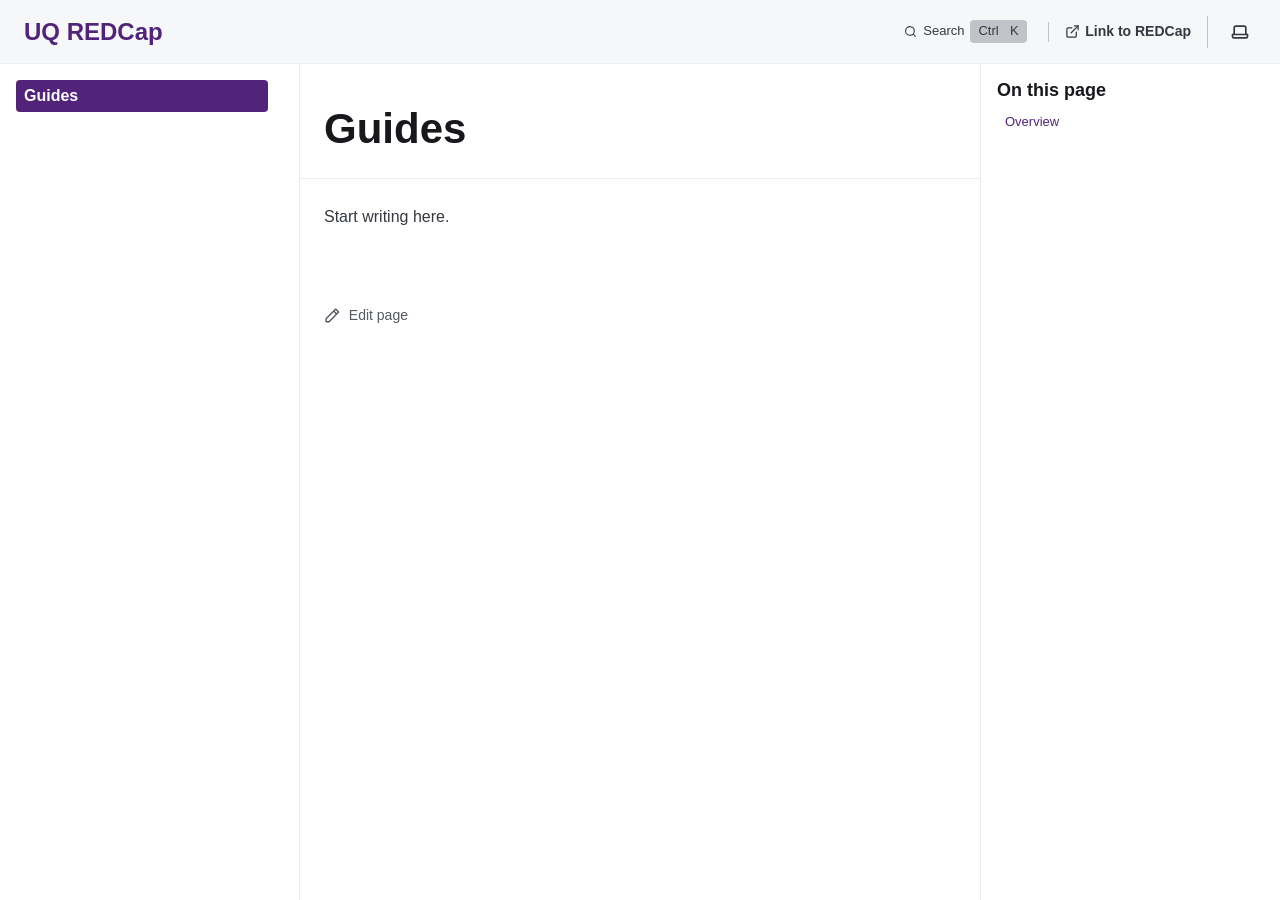
==== guides/index.html @ 215130d2 "Promote UQ-RCC/platform-docs@e718828ff7966d3078c6146e9adc4b3bf1f56135" ====
<!DOCTYPE html><html lang="en-AU" dir="ltr" data-theme="dark" data-has-toc data-has-sidebar class="astro-kwpuags7"><head><meta charset="utf-8"/><meta name="viewport" content="width=device-width, initial-scale=1"/><title>Guides | UQ REDCap</title><link rel="canonical" href="https://docs.redcap.rcc.uq.edu.au/guides/"/><link rel="sitemap" href="/sitemap-index.xml"/><link rel="shortcut icon" href="/favicon.svg" type="image/svg+xml"/><meta name="generator" content="Astro v7.4.1"/><meta name="generator" content="Starlight v0.42.6"/><meta property="og:title" content="Guides"/><meta property="og:type" content="article"/><meta property="og:url" content="https://docs.redcap.rcc.uq.edu.au/guides/"/><meta property="og:locale" content="en-AU"/><meta property="og:site_name" content="UQ REDCap"/><meta name="twitter:card" content="summary_large_image"/><meta name="theme-color" content="#51247A"/><script>
	window.StarlightThemeProvider = (() => {
		const storedTheme =
			typeof localStorage !== 'undefined' && localStorage.getItem('starlight-theme');
		const theme =
			storedTheme ||
			(window.matchMedia('(prefers-color-scheme: light)').matches ? 'light' : 'dark');
		document.documentElement.dataset.theme = theme === 'light' ? 'light' : 'dark';
		return {
			updatePickers(theme = storedTheme || 'auto') {
				document.querySelectorAll('starlight-theme-select').forEach((picker) => {
					const select = picker.querySelector('select');
					if (select) select.value = theme;
					/** @type {HTMLTemplateElement | null} */
					const tmpl = document.querySelector(`#theme-icons`);
					const newIcon = tmpl && tmpl.content.querySelector('.' + theme);
					if (newIcon) {
						const oldIcon = picker.querySelector('svg.label-icon');
						if (oldIcon) {
							oldIcon.replaceChildren(...newIcon.cloneNode(true).childNodes);
						}
					}
				});
			},
		};
	})();
</script><template id="theme-icons"><svg aria-hidden="true" class="light astro-gceii4hh" width="16" height="16" viewBox="0 0 24 24" fill="currentColor" style="--sl-icon-size: 1em;"><path d="M5 12a1 1 0 0 0-1-1H3a1 1 0 0 0 0 2h1a1 1 0 0 0 1-1Zm.64 5-.71.71a1 1 0 0 0 0 1.41 1 1 0 0 0 1.41 0l.71-.71A1 1 0 0 0 5.64 17ZM12 5a1 1 0 0 0 1-1V3a1 1 0 0 0-2 0v1a1 1 0 0 0 1 1Zm5.66 2.34a1 1 0 0 0 .7-.29l.71-.71a1 1 0 1 0-1.41-1.41l-.66.71a1 1 0 0 0 0 1.41 1 1 0 0 0 .66.29Zm-12-.29a1 1 0 0 0 1.41 0 1 1 0 0 0 0-1.41l-.71-.71a1.004 1.004 0 1 0-1.43 1.41l.73.71ZM21 11h-1a1 1 0 0 0 0 2h1a1 1 0 0 0 0-2Zm-2.64 6A1 1 0 0 0 17 18.36l.71.71a1 1 0 0 0 1.41 0 1 1 0 0 0 0-1.41l-.76-.66ZM12 6.5a5.5 5.5 0 1 0 5.5 5.5A5.51 5.51 0 0 0 12 6.5Zm0 9a3.5 3.5 0 1 1 0-7 3.5 3.5 0 0 1 0 7Zm0 3.5a1 1 0 0 0-1 1v1a1 1 0 0 0 2 0v-1a1 1 0 0 0-1-1Z"/></svg><svg aria-hidden="true" class="dark astro-gceii4hh" width="16" height="16" viewBox="0 0 24 24" fill="currentColor" style="--sl-icon-size: 1em;"><path d="M21.64 13a1 1 0 0 0-1.05-.14 8.049 8.049 0 0 1-3.37.73 8.15 8.15 0 0 1-8.14-8.1 8.59 8.59 0 0 1 .25-2A1 1 0 0 0 8 2.36a10.14 10.14 0 1 0 14 11.69 1 1 0 0 0-.36-1.05Zm-9.5 6.69A8.14 8.14 0 0 1 7.08 5.22v.27a10.15 10.15 0 0 0 10.14 10.14 9.784 9.784 0 0 0 2.1-.22 8.11 8.11 0 0 1-7.18 4.32v-.04Z"/></svg><svg aria-hidden="true" class="auto astro-gceii4hh" width="16" height="16" viewBox="0 0 24 24" fill="currentColor" style="--sl-icon-size: 1em;"><path d="M21 14h-1V7a3 3 0 0 0-3-3H7a3 3 0 0 0-3 3v7H3a1 1 0 0 0-1 1v2a3 3 0 0 0 3 3h14a3 3 0 0 0 3-3v-2a1 1 0 0 0-1-1ZM6 7a1 1 0 0 1 1-1h10a1 1 0 0 1 1 1v7H6V7Zm14 10a1 1 0 0 1-1 1H5a1 1 0 0 1-1-1v-1h16v1Z"/></svg></template><link rel="stylesheet" href="/_astro/print.ehPL0gv-.css" media="print"><link rel="stylesheet" href="/_astro/common.C6UQxJi7.css"><script type="module" src="/_astro/page.cNngjUgL.js"></script></head><body class="astro-kwpuags7"><a class="sl-skip-link astro-q6oz67g2" href="#_top">Skip to content</a><div class="page sl-flex astro-y3nufrqf"><header class="header astro-y3nufrqf"><div class="header astro-35hq3lwv"><div class="title-wrapper sl-flex astro-35hq3lwv"><a href="/" class="site-title sl-flex astro-x5yupnqu"><span class="astro-x5yupnqu" translate="no">UQ REDCap</span></a></div><div class="sl-flex print:hidden astro-35hq3lwv"><site-search class="astro-35hq3lwv astro-2fpsbkhe" data-translations="{&quot;placeholder&quot;:&quot;Search&quot;}"><button data-open-modal disabled aria-label="Search" aria-keyshortcuts="Control+K" class="astro-2fpsbkhe"><svg aria-hidden="true" class="astro-2fpsbkhe astro-gceii4hh" width="16" height="16" viewBox="0 0 24 24" fill="currentColor" style="--sl-icon-size: 1em;"><path d="M21.71 20.29 18 16.61A9 9 0 1 0 16.61 18l3.68 3.68a.999.999 0 0 0 1.42 0 1 1 0 0 0 0-1.39ZM11 18a7 7 0 1 1 0-14 7 7 0 0 1 0 14Z"/></svg><span class="sl-hidden md:sl-block astro-2fpsbkhe" aria-hidden="true">Search</span><kbd class="sl-hidden md:sl-flex astro-2fpsbkhe" style="display: none;"><kbd class="astro-2fpsbkhe">Ctrl</kbd><kbd class="astro-2fpsbkhe">K</kbd></kbd></button><dialog style="padding:0" aria-label="Search" class="astro-2fpsbkhe"><div class="dialog-frame sl-flex astro-2fpsbkhe"><button data-close-modal class="sl-flex md:sl-hidden astro-2fpsbkhe">Cancel</button><div class="search-container astro-2fpsbkhe"><div id="starlight__search" class="astro-2fpsbkhe"></div></div></div></dialog></site-search><script>
	(() => {
		const openBtn = document.querySelector('button[data-open-modal]');
		const shortcut = openBtn?.querySelector('kbd');
		if (!openBtn || !(shortcut instanceof HTMLElement)) return;
		const platformKey = shortcut.querySelector('kbd');
		if (platformKey && /(Mac|iPhone|iPod|iPad)/i.test(navigator.platform)) {
			platformKey.textContent = '⌘';
			openBtn.setAttribute('aria-keyshortcuts', 'Meta+K');
		}
		shortcut.style.display = '';
	})();
</script><script type="module" src="/_astro/Search.astro_astro_type_script_index_0_lang.g9hoxVJg.js"></script></div><div class="sl-hidden md:sl-flex print:hidden right-group astro-35hq3lwv"><div class="sl-flex social-icons astro-35hq3lwv"><nav class="nav-links astro-ovf3unca" aria-label="Quick links"><a href="https://rcc.uq.edu.au" target="_blank" rel="noopener noreferrer" title="Open UQ REDCap" class="astro-ovf3unca"><svg aria-hidden="true" width="15" height="15" viewBox="0 0 24 24" fill="none" stroke="currentColor" stroke-width="2" stroke-linecap="round" stroke-linejoin="round"><path d="M18 13v6a2 2 0 0 1-2 2H5a2 2 0 0 1-2-2V8a2 2 0 0 1 2-2h6"></path><polyline points="15 3 21 3 21 9"></polyline><line x1="10" y1="14" x2="21" y2="3"></line></svg><span class="astro-ovf3unca">Link to REDCap</span></a></nav></div><theme-toggle class="astro-vzsv7p5z"><button type="button" aria-label="Toggle colour theme" class="astro-vzsv7p5z"><svg aria-hidden="true" class="auto astro-vzsv7p5z astro-gceii4hh" width="16" height="16" viewBox="0 0 24 24" fill="currentColor" style="--sl-icon-size: 1.25rem;"><path d="M21 14h-1V7a3 3 0 0 0-3-3H7a3 3 0 0 0-3 3v7H3a1 1 0 0 0-1 1v2a3 3 0 0 0 3 3h14a3 3 0 0 0 3-3v-2a1 1 0 0 0-1-1ZM6 7a1 1 0 0 1 1-1h10a1 1 0 0 1 1 1v7H6V7Zm14 10a1 1 0 0 1-1 1H5a1 1 0 0 1-1-1v-1h16v1Z"/></svg><svg aria-hidden="true" class="light astro-vzsv7p5z astro-gceii4hh" width="16" height="16" viewBox="0 0 24 24" fill="currentColor" style="--sl-icon-size: 1.25rem;"><path d="M5 12a1 1 0 0 0-1-1H3a1 1 0 0 0 0 2h1a1 1 0 0 0 1-1Zm.64 5-.71.71a1 1 0 0 0 0 1.41 1 1 0 0 0 1.41 0l.71-.71A1 1 0 0 0 5.64 17ZM12 5a1 1 0 0 0 1-1V3a1 1 0 0 0-2 0v1a1 1 0 0 0 1 1Zm5.66 2.34a1 1 0 0 0 .7-.29l.71-.71a1 1 0 1 0-1.41-1.41l-.66.71a1 1 0 0 0 0 1.41 1 1 0 0 0 .66.29Zm-12-.29a1 1 0 0 0 1.41 0 1 1 0 0 0 0-1.41l-.71-.71a1.004 1.004 0 1 0-1.43 1.41l.73.71ZM21 11h-1a1 1 0 0 0 0 2h1a1 1 0 0 0 0-2Zm-2.64 6A1 1 0 0 0 17 18.36l.71.71a1 1 0 0 0 1.41 0 1 1 0 0 0 0-1.41l-.76-.66ZM12 6.5a5.5 5.5 0 1 0 5.5 5.5A5.51 5.51 0 0 0 12 6.5Zm0 9a3.5 3.5 0 1 1 0-7 3.5 3.5 0 0 1 0 7Zm0 3.5a1 1 0 0 0-1 1v1a1 1 0 0 0 2 0v-1a1 1 0 0 0-1-1Z"/></svg><svg aria-hidden="true" class="dark astro-vzsv7p5z astro-gceii4hh" width="16" height="16" viewBox="0 0 24 24" fill="currentColor" style="--sl-icon-size: 1.25rem;"><path d="M21.64 13a1 1 0 0 0-1.05-.14 8.049 8.049 0 0 1-3.37.73 8.15 8.15 0 0 1-8.14-8.1 8.59 8.59 0 0 1 .25-2A1 1 0 0 0 8 2.36a10.14 10.14 0 1 0 14 11.69 1 1 0 0 0-.36-1.05Zm-9.5 6.69A8.14 8.14 0 0 1 7.08 5.22v.27a10.15 10.15 0 0 0 10.14 10.14 9.784 9.784 0 0 0 2.1-.22 8.11 8.11 0 0 1-7.18 4.32v-.04Z"/></svg></button></theme-toggle><script type="module">var e=`starlight-theme`,t=[`auto`,`light`,`dark`],n={auto:`Auto`,light:`Light`,dark:`Dark`},r=e=>e===`auto`||e===`dark`||e===`light`?e:`auto`,i=()=>r(typeof localStorage<`u`&&localStorage.getItem(e));function a(t){typeof localStorage<`u`&&localStorage.setItem(e,t===`light`||t===`dark`?t:``)}var o=()=>matchMedia(`(prefers-color-scheme: light)`).matches?`light`:`dark`;function s(e){document.documentElement.dataset.theme=e===`auto`?o():e,a(e),document.querySelectorAll(`theme-toggle`).forEach(t=>{t.dataset.themePref=e;let r=t.querySelector(`button`);r&&(r.title=`Theme: ${n[e]}`,r.setAttribute(`aria-label`,`Theme: ${n[e]}. Click to change.`))}),window.StarlightThemeProvider&&window.StarlightThemeProvider.updatePickers(e)}matchMedia(`(prefers-color-scheme: light)`).addEventListener(`change`,()=>{i()===`auto`&&s(`auto`)});var c=class extends HTMLElement{connectedCallback(){this.dataset.initialised!==`true`&&(this.dataset.initialised=`true`,s(i()),this.querySelector(`button`)?.addEventListener(`click`,()=>{let e=t[(t.indexOf(i())+1)%t.length];s(e)}))}};customElements.define(`theme-toggle`,c);</script><script type="module">var e=class extends HTMLElement{constructor(){super();let e=this.querySelector(`select`);e&&(e.addEventListener(`change`,e=>{e.currentTarget instanceof HTMLSelectElement&&(window.location.pathname=e.currentTarget.value)}),window.addEventListener(`pageshow`,t=>{if(!t.persisted)return;let n=e.querySelector(`option[selected]`)?.index;n!==e.selectedIndex&&(e.selectedIndex=n??0)}))}};customElements.define(`starlight-lang-select`,e);</script></div></div></header><nav class="sidebar print:hidden astro-y3nufrqf" aria-label="Main"><button popovertarget="starlight__sidebar" class="sl-menu-button sl-flex md:sl-hidden print:hidden astro-tfmpqdix"><svg aria-hidden="true" class="open-menu astro-tfmpqdix astro-gceii4hh" width="16" height="16" viewBox="0 0 24 24" fill="currentColor" style="--sl-icon-size: 1em;"><path d="M3 8h18a1 1 0 1 0 0-2H3a1 1 0 0 0 0 2Zm18 8H3a1 1 0 0 0 0 2h18a1 1 0 0 0 0-2Zm0-5H3a1 1 0 0 0 0 2h18a1 1 0 0 0 0-2Z"/></svg><svg aria-hidden="true" class="close-menu astro-tfmpqdix astro-gceii4hh" width="16" height="16" viewBox="0 0 24 24" fill="currentColor" style="--sl-icon-size: 1em;"><path d="m13.41 12 6.3-6.29a1.004 1.004 0 1 0-1.42-1.42L12 10.59l-6.29-6.3a1.004 1.004 0 0 0-1.42 1.42l6.3 6.29-6.3 6.29a1 1 0 0 0 0 1.42.998.998 0 0 0 1.42 0l6.29-6.3 6.29 6.3a.999.999 0 0 0 1.42 0 1 1 0 0 0 0-1.42L13.41 12Z"/></svg><span class="sr-only astro-tfmpqdix">Menu</span></button><script type="module">var e=class extends HTMLElement{constructor(){super();let e=matchMedia(`(min-width: 50em)`),t=()=>{this.popover=e.matches?null:`auto`};t(),e.addEventListener(`change`,()=>t()),this.addEventListener(`toggle`,({newState:e})=>this.trapFocus(e===`open`))}trapFocus(e){document.querySelectorAll(`.main-frame, .sl-skip-link`).forEach(t=>{t.toggleAttribute(`inert`,e)})}};customElements.define(`sl-sidebar-pane`,e);</script><sl-sidebar-pane popover id="starlight__sidebar" class="sidebar-pane astro-y3nufrqf"><div class="sidebar-content sl-flex astro-y3nufrqf"><sl-sidebar-state-persist data-hash="07qnrj4" class="astro-m35hxcwh"><script aria-hidden="true">
		(() => {
			try {
				if (!matchMedia('(min-width: 50em)').matches) return;
				/** @type {HTMLElement | null} */
				const target = document.querySelector('sl-sidebar-state-persist');
				const state = JSON.parse(sessionStorage.getItem('sl-sidebar-state') || '0');
				if (!target || !state || target.dataset.hash !== state.hash) return;
				window._starlightScrollRestore = state.scroll;
				customElements.define(
					'sl-sidebar-restore',
					class SidebarRestore extends HTMLElement {
						connectedCallback() {
							try {
								const idx = parseInt(this.dataset.index || '');
								const details = this.closest('details');
								if (details && typeof state.open[idx] === 'boolean') details.open = state.open[idx];
							} catch {}
						}
					}
				);
			} catch {}
		})();
	</script><ul class="top-level astro-ywik3xcn"><li class="astro-ywik3xcn"><a href="/guides/" aria-current="page" class="large astro-ywik3xcn"><span class="astro-ywik3xcn">Guides</span></a></li></ul><script aria-hidden="true">
		(() => {
			const scroller = document.getElementById('starlight__sidebar');
			if (!window._starlightScrollRestore || !scroller) return;
			scroller.scrollTop = window._starlightScrollRestore;
			delete window._starlightScrollRestore;
		})();
	</script></sl-sidebar-state-persist><div class="md:sl-hidden"><div class="mobile-preferences sl-flex astro-jhmwgirl"><div class="social-icons astro-jhmwgirl"><nav class="nav-links astro-ovf3unca" aria-label="Quick links"><a href="https://rcc.uq.edu.au" target="_blank" rel="noopener noreferrer" title="Open UQ REDCap" class="astro-ovf3unca"><svg aria-hidden="true" width="15" height="15" viewBox="0 0 24 24" fill="none" stroke="currentColor" stroke-width="2" stroke-linecap="round" stroke-linejoin="round"><path d="M18 13v6a2 2 0 0 1-2 2H5a2 2 0 0 1-2-2V8a2 2 0 0 1 2-2h6"></path><polyline points="15 3 21 3 21 9"></polyline><line x1="10" y1="14" x2="21" y2="3"></line></svg><span class="astro-ovf3unca">Link to REDCap</span></a></nav></div><theme-toggle class="astro-vzsv7p5z"><button type="button" aria-label="Toggle colour theme" class="astro-vzsv7p5z"><svg aria-hidden="true" class="auto astro-vzsv7p5z astro-gceii4hh" width="16" height="16" viewBox="0 0 24 24" fill="currentColor" style="--sl-icon-size: 1.25rem;"><path d="M21 14h-1V7a3 3 0 0 0-3-3H7a3 3 0 0 0-3 3v7H3a1 1 0 0 0-1 1v2a3 3 0 0 0 3 3h14a3 3 0 0 0 3-3v-2a1 1 0 0 0-1-1ZM6 7a1 1 0 0 1 1-1h10a1 1 0 0 1 1 1v7H6V7Zm14 10a1 1 0 0 1-1 1H5a1 1 0 0 1-1-1v-1h16v1Z"/></svg><svg aria-hidden="true" class="light astro-vzsv7p5z astro-gceii4hh" width="16" height="16" viewBox="0 0 24 24" fill="currentColor" style="--sl-icon-size: 1.25rem;"><path d="M5 12a1 1 0 0 0-1-1H3a1 1 0 0 0 0 2h1a1 1 0 0 0 1-1Zm.64 5-.71.71a1 1 0 0 0 0 1.41 1 1 0 0 0 1.41 0l.71-.71A1 1 0 0 0 5.64 17ZM12 5a1 1 0 0 0 1-1V3a1 1 0 0 0-2 0v1a1 1 0 0 0 1 1Zm5.66 2.34a1 1 0 0 0 .7-.29l.71-.71a1 1 0 1 0-1.41-1.41l-.66.71a1 1 0 0 0 0 1.41 1 1 0 0 0 .66.29Zm-12-.29a1 1 0 0 0 1.41 0 1 1 0 0 0 0-1.41l-.71-.71a1.004 1.004 0 1 0-1.43 1.41l.73.71ZM21 11h-1a1 1 0 0 0 0 2h1a1 1 0 0 0 0-2Zm-2.64 6A1 1 0 0 0 17 18.36l.71.71a1 1 0 0 0 1.41 0 1 1 0 0 0 0-1.41l-.76-.66ZM12 6.5a5.5 5.5 0 1 0 5.5 5.5A5.51 5.51 0 0 0 12 6.5Zm0 9a3.5 3.5 0 1 1 0-7 3.5 3.5 0 0 1 0 7Zm0 3.5a1 1 0 0 0-1 1v1a1 1 0 0 0 2 0v-1a1 1 0 0 0-1-1Z"/></svg><svg aria-hidden="true" class="dark astro-vzsv7p5z astro-gceii4hh" width="16" height="16" viewBox="0 0 24 24" fill="currentColor" style="--sl-icon-size: 1.25rem;"><path d="M21.64 13a1 1 0 0 0-1.05-.14 8.049 8.049 0 0 1-3.37.73 8.15 8.15 0 0 1-8.14-8.1 8.59 8.59 0 0 1 .25-2A1 1 0 0 0 8 2.36a10.14 10.14 0 1 0 14 11.69 1 1 0 0 0-.36-1.05Zm-9.5 6.69A8.14 8.14 0 0 1 7.08 5.22v.27a10.15 10.15 0 0 0 10.14 10.14 9.784 9.784 0 0 0 2.1-.22 8.11 8.11 0 0 1-7.18 4.32v-.04Z"/></svg></button></theme-toggle></div></div></div></sl-sidebar-pane></nav><div class="main-frame astro-y3nufrqf"><script type="module">var e=document.getElementById(`starlight__sidebar`),t=e?.querySelector(`sl-sidebar-state-persist`),n=`sl-sidebar-state`,r=()=>{let r=[],i=t?.dataset.hash||``;try{let e=sessionStorage.getItem(n),t=JSON.parse(e||`{}`);Array.isArray(t.open)&&t.hash===i&&(r=t.open)}catch{}return{hash:i,open:r,scroll:e?.scrollTop||0}},i=e=>{try{sessionStorage.setItem(n,JSON.stringify(e))}catch{}},a=()=>i(r()),o=(e,t)=>{let n=r();n.open[t]=e,i(n)};t?.addEventListener(`click`,e=>{if(!(e.target instanceof Element))return;let t=e.target.closest(`summary`)?.closest(`details`);if(!t)return;let n=t.querySelector(`sl-sidebar-restore`),r=parseInt(n?.dataset.index||``);isNaN(r)||o(!t.open,r)}),addEventListener(`visibilitychange`,()=>{document.visibilityState===`hidden`&&a()});</script><div class="lg:sl-flex astro-n673x4eg"><aside class="right-sidebar-container print:hidden astro-n673x4eg"><div class="right-sidebar astro-n673x4eg"><div class="lg:sl-hidden astro-ccg2zjtk"><mobile-starlight-toc data-min-h="2" data-max-h="3" class="astro-ey3vpexq"><nav aria-labelledby="starlight__on-this-page--mobile" class="astro-ey3vpexq"><details id="starlight__mobile-toc" class="astro-ey3vpexq"><summary id="starlight__on-this-page--mobile" class="sl-flex astro-ey3vpexq"><span class="toggle sl-flex astro-ey3vpexq">On this page<svg aria-hidden="true" class="caret astro-ey3vpexq astro-gceii4hh" width="16" height="16" viewBox="0 0 24 24" fill="currentColor" style="--sl-icon-size: 1rem;"><path d="m14.83 11.29-4.24-4.24a1 1 0 1 0-1.42 1.41L12.71 12l-3.54 3.54a1 1 0 0 0 0 1.41 1 1 0 0 0 .71.29 1 1 0 0 0 .71-.29l4.24-4.24a1.002 1.002 0 0 0 0-1.42Z"/></svg></span><span class="display-current astro-ey3vpexq"></span></summary><div class="dropdown astro-ey3vpexq"><ul class="isMobile astro-qyvkd5fr" style="--depth: 0;"><li style="--depth: 0;" class="astro-qyvkd5fr"><a href="#_top" style="--depth: 0;" class="astro-qyvkd5fr"><span style="--depth: 0;" class="astro-qyvkd5fr">Overview</span></a></li></ul></div></details></nav></mobile-starlight-toc><script type="module" src="/_astro/MobileTableOfContents.astro_astro_type_script_index_0_lang.C3fM4Kra.js"></script></div><div class="right-sidebar-panel sl-hidden lg:sl-block astro-ccg2zjtk"><div class="sl-container astro-ccg2zjtk"><starlight-toc data-min-h="2" data-max-h="3"><nav aria-labelledby="starlight__on-this-page"><h2 id="starlight__on-this-page">On this page</h2><ul class="astro-qyvkd5fr" style="--depth: 0;"><li style="--depth: 0;" class="astro-qyvkd5fr"><a href="#_top" style="--depth: 0;" class="astro-qyvkd5fr"><span style="--depth: 0;" class="astro-qyvkd5fr">Overview</span></a></li></ul></nav></starlight-toc><script type="module" src="/_astro/TableOfContents.astro_astro_type_script_index_0_lang.BpJaGz7G.js"></script></div></div></div></aside><div class="main-pane astro-n673x4eg"><main data-pagefind-body class="astro-kwpuags7" lang="en-AU" dir="ltr"><div class="content-panel astro-4pq5mbqy"><div class="sl-container astro-4pq5mbqy"><h1 id="_top" class="astro-t5j6mvfy">Guides</h1></div></div><div class="content-panel astro-4pq5mbqy"><div class="sl-container astro-4pq5mbqy"><div class="sl-markdown-content"><p>Start writing here.</p>
</div><footer class="sl-flex astro-77pjwswi"><div class="meta sl-flex astro-77pjwswi"><a href="https://github.com/UQ-RCC/platform-docs/edit/main/sites/redcap/src/content/docs/guides.md" class="sl-flex print:hidden astro-jkdjgyns"><svg aria-hidden="true" class="astro-jkdjgyns astro-gceii4hh" width="16" height="16" viewBox="0 0 24 24" fill="currentColor" style="--sl-icon-size: 1.2em;"><path d="M22 7.24a1 1 0 0 0-.29-.71l-4.24-4.24a1 1 0 0 0-1.1-.22 1 1 0 0 0-.32.22l-2.83 2.83L2.29 16.05a1 1 0 0 0-.29.71V21a1 1 0 0 0 1 1h4.24a1 1 0 0 0 .76-.29l10.87-10.93L21.71 8c.1-.1.17-.2.22-.33a1 1 0 0 0 0-.24v-.14l.07-.05ZM6.83 20H4v-2.83l9.93-9.93 2.83 2.83L6.83 20ZM18.17 8.66l-2.83-2.83 1.42-1.41 2.82 2.82-1.41 1.42Z"/></svg>Edit page</a></div><div class="pagination-links print:hidden astro-hrymgie4" dir="ltr"></div></footer></div></div></main></div></div></div></div></body></html>
---- _astro/print.ehPL0gv-.css ----
@media print{:root{--sl-color-white:#17181c;--sl-color-gray-1:#23262f;--sl-color-gray-2:#353841;--sl-color-gray-3:#555962;--sl-color-gray-4:#888c96;--sl-color-gray-5:#c1c3c8;--sl-color-gray-6:#edeef3;--sl-color-gray-7:#f6f7f9;--sl-color-black:#fff;--sl-color-orange-high:hsl(var(--sl-hue-orange), 80%, 25%);--sl-color-orange:hsl(var(--sl-hue-orange), 90%, 60%);--sl-color-orange-low:hsl(var(--sl-hue-orange), 90%, 88%);--sl-color-green-high:hsl(var(--sl-hue-green), 80%, 22%);--sl-color-green:hsl(var(--sl-hue-green), 90%, 46%);--sl-color-green-low:hsl(var(--sl-hue-green), 85%, 90%);--sl-color-blue-high:hsl(var(--sl-hue-blue), 80%, 30%);--sl-color-blue:hsl(var(--sl-hue-blue), 90%, 60%);--sl-color-blue-low:hsl(var(--sl-hue-blue), 88%, 90%);--sl-color-purple-high:hsl(var(--sl-hue-purple), 90%, 30%);--sl-color-purple:hsl(var(--sl-hue-purple), 90%, 60%);--sl-color-purple-low:hsl(var(--sl-hue-purple), 80%, 90%);--sl-color-red-high:hsl(var(--sl-hue-red), 80%, 30%);--sl-color-red:hsl(var(--sl-hue-red), 90%, 60%);--sl-color-red-low:hsl(var(--sl-hue-red), 80%, 90%);--sl-color-accent-high:#0f1c8a;--sl-color-accent:#3d50f5;--sl-color-accent-low:#cfd4fc;--sl-color-text-accent:var(--sl-color-accent);--sl-color-text-invert:var(--sl-color-black);--sl-color-bg-nav:var(--sl-color-gray-7);--sl-color-bg-sidebar:var(--sl-color-bg);--sl-color-bg-inline-code:var(--sl-color-gray-6);--sl-color-bg-accent:var(--sl-color-accent);--sl-color-hairline-light:var(--sl-color-gray-6);--sl-color-hairline-shade:var(--sl-color-gray-6);--sl-color-backdrop-overlay:#545864a8;--sl-shadow-sm:none;--sl-shadow-md:none;--sl-shadow-lg:none}.print\:hidden{display:none}.print\:flex{display:flex}.print\:block{display:block}main{padding-bottom:0}main>.content-panel{padding-block-start:0}.content-panel+.content-panel{border:0}.page>header{position:relative}.page>.main-frame{padding-top:0;padding-inline-start:0}.main-pane{--sl-sidebar-width:0px;--sl-content-width:100%}.sl-banner{--sl-color-banner-text:var(--sl-color-white);background-color:#0000}.sl-markdown-content :is(h1,h2,h3,h4,h5,h6){break-after:avoid}.sl-markdown-content :is(p,li){orphans:2;widows:2}.sl-markdown-content pre{white-space:pre-wrap;overflow-x:hidden}.sl-markdown-content .expressive-code,.sl-markdown-content figure,.sl-markdown-content pre{break-inside:avoid}.expressive-code .frame.is-terminal .header:before{box-shadow:inset 99rem 99rem var(--sl-color-gray-5)}.expressive-code .frame.has-title:not(.is-terminal) .header{border-bottom:1px solid var(--sl-color-gray-6);background:0 0}.expressive-code .frame.has-title:not(.is-terminal) .title{background:0 0}.expressive-code .frame.has-title:not(.is-terminal) .title:after{border-top:0}.expressive-code .copy{display:none}.sl-markdown-content code:not(:where(.not-content *)){margin-block:unset;background-color:#0000;padding:0;font-size:.9375em}.sl-badge{color:var(--sl-color-white);background:0 0}starlight-file-tree{break-inside:avoid}starlight-file-tree .highlight{outline:3px solid var(--sl-color-accent-low);color:var(--sl-color-text);background-color:#0000}.starlight-aside{break-inside:avoid}.sl-link-button.primary{border-color:var(--sl-color-white);color:var(--sl-color-white);background:0 0}starlight-tabs{break-inside:avoid}.sl-steps>li:after{box-shadow:inset 99rem 99rem var(--sl-color-hairline-light)}}
---- _astro/common.C6UQxJi7.css ----
:root{--theme-50:#f5effb;--theme-100:#e8dbf5;--theme-200:#d2bae8;--theme-300:#b48ed7;--theme-400:#965ec9;--theme-500:#7a37b9;--theme-600:#632d95;--theme-700:#51247a;--theme-800:#3e1b5f;--theme-900:#2c1244;--theme-950:#1d0b2d;--sl-color-accent-low:var(--theme-900);--sl-color-accent:var(--theme-300);--sl-color-accent-high:var(--theme-200)}:root[data-theme=light]{--sl-color-accent-low:var(--theme-100);--sl-color-accent:var(--theme-700);--sl-color-accent-high:var(--theme-800)}:where(a,button,input,select,textarea,summary,[tabindex]):focus-visible{outline:2px solid var(--sl-color-accent);outline-offset:2px;border-radius:.25rem}site-search button[data-open-modal]{font-size:var(--sl-text-xs);gap:.375rem}@media (width>=50rem){site-search button[data-open-modal]{background-color:#0000;border-color:#0000;border-radius:.375rem;width:auto;max-width:none;padding-inline:.5rem}site-search button[data-open-modal]:hover{background-color:var(--sl-color-gray-6);color:var(--sl-color-white);border-color:#0000}site-search button[data-open-modal]>:last-child{margin-inline-start:0}site-search button[data-open-modal] kbd{font-size:var(--sl-text-xs);background-color:var(--sl-color-gray-5);padding:0 .25rem}.header{grid-template-columns:auto 1fr auto auto}.header>div:has(site-search){grid-column:3;justify-self:end}.header>.right-group{grid-column:4;margin-inline-start:-.75rem}.header>.right-group:before{content:"";border-inline-start:1px solid var(--sl-color-gray-5);align-self:center;height:1.25rem}}@layer starlight.base{:root,::backdrop{--sl-color-white:#fff;--sl-color-gray-1:#edeef3;--sl-color-gray-2:#c1c3c8;--sl-color-gray-3:#888c96;--sl-color-gray-4:#555962;--sl-color-gray-5:#353841;--sl-color-gray-6:#23262f;--sl-color-black:#17181c;--sl-hue-orange:41;--sl-color-orange-low:hsl(var(--sl-hue-orange), 39%, 22%);--sl-color-orange:hsl(var(--sl-hue-orange), 82%, 63%);--sl-color-orange-high:hsl(var(--sl-hue-orange), 82%, 87%);--sl-hue-green:101;--sl-color-green-low:hsl(var(--sl-hue-green), 39%, 22%);--sl-color-green:hsl(var(--sl-hue-green), 82%, 63%);--sl-color-green-high:hsl(var(--sl-hue-green), 82%, 80%);--sl-hue-blue:234;--sl-color-blue-low:hsl(var(--sl-hue-blue), 54%, 20%);--sl-color-blue:hsl(var(--sl-hue-blue), 100%, 60%);--sl-color-blue-high:hsl(var(--sl-hue-blue), 100%, 87%);--sl-hue-purple:281;--sl-color-purple-low:hsl(var(--sl-hue-purple), 39%, 22%);--sl-color-purple:hsl(var(--sl-hue-purple), 82%, 63%);--sl-color-purple-high:hsl(var(--sl-hue-purple), 82%, 89%);--sl-hue-red:339;--sl-color-red-low:hsl(var(--sl-hue-red), 39%, 22%);--sl-color-red:hsl(var(--sl-hue-red), 82%, 63%);--sl-color-red-high:hsl(var(--sl-hue-red), 82%, 87%);--sl-color-accent-low:#17264f;--sl-color-accent:#3369ff;--sl-color-accent-high:#b3c7ff;--sl-color-text:var(--sl-color-gray-2);--sl-color-text-accent:var(--sl-color-accent-high);--sl-color-text-invert:var(--sl-color-accent-low);--sl-color-bg:var(--sl-color-black);--sl-color-bg-nav:var(--sl-color-gray-6);--sl-color-bg-sidebar:var(--sl-color-gray-6);--sl-color-bg-inline-code:var(--sl-color-gray-5);--sl-color-bg-accent:var(--sl-color-accent-high);--sl-color-hairline-light:var(--sl-color-gray-5);--sl-color-hairline:var(--sl-color-gray-6);--sl-color-hairline-shade:var(--sl-color-black);--sl-color-backdrop-overlay:#16181da8;--sl-shadow-sm:0px 1px 1px #0000001f, 0px 2px 1px #0000003d;--sl-shadow-md:0px 8px 4px #00000014, 0px 5px 2px #00000014, 0px 3px 2px #0000001f, 0px 1px 1px #00000026;--sl-shadow-lg:0px 25px 7px #00000008, 0px 16px 6px #0000001a, 0px 9px 5px #16181d54, 0px 4px 4px #000000bf, 0px 4px 2px #00000040;--sl-text-2xs:.75rem;--sl-text-xs:.8125rem;--sl-text-sm:.875rem;--sl-text-base:1rem;--sl-text-lg:1.125rem;--sl-text-xl:1.25rem;--sl-text-2xl:1.5rem;--sl-text-3xl:1.8125rem;--sl-text-4xl:2.1875rem;--sl-text-5xl:2.625rem;--sl-text-6xl:4rem;--sl-text-body:var(--sl-text-base);--sl-text-body-sm:var(--sl-text-xs);--sl-text-code:var(--sl-text-sm);--sl-text-code-sm:var(--sl-text-xs);--sl-text-h1:var(--sl-text-4xl);--sl-text-h2:var(--sl-text-3xl);--sl-text-h3:var(--sl-text-2xl);--sl-text-h4:var(--sl-text-xl);--sl-text-h5:var(--sl-text-lg);--sl-line-height:1.75;--sl-line-height-headings:1.2;--sl-font-system:-apple-system, BlinkMacSystemFont, "Segoe UI", Roboto, "Helvetica Neue", "Noto Sans", Arial, sans-serif, "Apple Color Emoji", "Segoe UI Emoji", "Segoe UI Symbol", "Noto Color Emoji";--sl-font-system-mono:ui-monospace, SFMono-Regular, Menlo, Monaco, Consolas, "Liberation Mono", "Courier New", monospace;--__sl-font:var(--sl-font,var(--sl-font-system)), var(--sl-font-system);--__sl-font-mono:var(--sl-font-mono,var(--sl-font-system-mono)), var(--sl-font-system-mono);--sl-nav-height:3.5rem;--sl-nav-pad-x:1rem;--sl-nav-pad-y:.75rem;--sl-mobile-toc-height:3rem;--sl-sidebar-width:18.75rem;--sl-sidebar-pad-x:1rem;--sl-content-width:45rem;--sl-content-pad-x:1rem;--sl-content-gap-y:1rem;--sl-main-pad:0 0 3vh 0;--sl-menu-button-size:2rem;--sl-nav-gap:var(--sl-content-pad-x);--sl-outline-offset-inside:-.1875rem;--sl-z-index-toc:4;--sl-z-index-menu:5;--sl-z-index-navbar:10;--sl-z-index-skiplink:20}:root[data-theme=light],[data-theme=light] ::backdrop{--sl-color-white:#17181c;--sl-color-gray-1:#23262f;--sl-color-gray-2:#353841;--sl-color-gray-3:#555962;--sl-color-gray-4:#888c96;--sl-color-gray-5:#c1c3c8;--sl-color-gray-6:#edeef3;--sl-color-gray-7:#f6f7f9;--sl-color-black:#fff;--sl-color-orange-high:hsl(var(--sl-hue-orange), 80%, 25%);--sl-color-orange:hsl(var(--sl-hue-orange), 90%, 60%);--sl-color-orange-low:hsl(var(--sl-hue-orange), 90%, 88%);--sl-color-green-high:hsl(var(--sl-hue-green), 80%, 22%);--sl-color-green:hsl(var(--sl-hue-green), 90%, 46%);--sl-color-green-low:hsl(var(--sl-hue-green), 85%, 90%);--sl-color-blue-high:hsl(var(--sl-hue-blue), 80%, 30%);--sl-color-blue:hsl(var(--sl-hue-blue), 90%, 60%);--sl-color-blue-low:hsl(var(--sl-hue-blue), 88%, 90%);--sl-color-purple-high:hsl(var(--sl-hue-purple), 90%, 30%);--sl-color-purple:hsl(var(--sl-hue-purple), 90%, 60%);--sl-color-purple-low:hsl(var(--sl-hue-purple), 80%, 90%);--sl-color-red-high:hsl(var(--sl-hue-red), 80%, 30%);--sl-color-red:hsl(var(--sl-hue-red), 90%, 60%);--sl-color-red-low:hsl(var(--sl-hue-red), 80%, 90%);--sl-color-accent-high:#0f1c8a;--sl-color-accent:#3d50f5;--sl-color-accent-low:#cfd4fc;--sl-color-text-accent:var(--sl-color-accent);--sl-color-text-invert:var(--sl-color-black);--sl-color-bg-nav:var(--sl-color-gray-7);--sl-color-bg-sidebar:var(--sl-color-bg);--sl-color-bg-inline-code:var(--sl-color-gray-6);--sl-color-bg-accent:var(--sl-color-accent);--sl-color-hairline-light:var(--sl-color-gray-6);--sl-color-hairline-shade:var(--sl-color-gray-6);--sl-color-backdrop-overlay:#545864a8;--sl-shadow-sm:0px 1px 1px #0000000f, 0px 2px 1px #0000000f;--sl-shadow-md:0px 8px 4px #00000008, 0px 5px 2px #00000008, 0px 3px 2px #0000000f, 0px 1px 1px #0000000f;--sl-shadow-lg:0px 25px 7px #00000003, 0px 16px 6px #00000008, 0px 9px 5px #16181d14, 0px 4px 4px #00000029, 0px 4px 2px #0000000a}@media (width>=50em){:root{--sl-nav-height:4rem;--sl-nav-pad-x:1.5rem;--sl-text-h1:var(--sl-text-5xl);--sl-text-h2:var(--sl-text-4xl);--sl-text-h3:var(--sl-text-3xl);--sl-text-h4:var(--sl-text-2xl)}}@media (width>=72rem){:root{--sl-content-pad-x:1.5rem;--sl-mobile-toc-height:0rem}}}@layer starlight.reset{*,:before,:after{box-sizing:border-box}*{margin:0}html{color-scheme:dark;accent-color:var(--sl-color-accent);-webkit-text-size-adjust:100%;text-size-adjust:100%}html[data-theme=light]{color-scheme:light}body{font-family:var(--__sl-font);line-height:var(--sl-line-height);-webkit-font-smoothing:antialiased;color:var(--sl-color-text);background-color:var(--sl-color-bg)}[lang]:where(:lang(zh),:lang(ja)){text-autospace:normal}[lang]:where(:not(:lang(zh),:lang(ja))){text-autospace:initial}pre,code,samp,kbd{text-autospace:no-autospace}input,button,textarea,select{font:inherit}p,h1,h2,h3,h4,h5,h6,code{overflow-wrap:break-word}code{font-family:var(--__sl-font-mono)}}@layer starlight.core{.sl-banner:where(.astro-7pt5jkwm){--__sl-banner-text:var(--sl-color-banner-text,var(--sl-color-text-invert));padding:var(--sl-nav-pad-y) var(--sl-nav-pad-x);background-color:var(--sl-color-banner-bg,var(--sl-color-bg-accent));color:var(--__sl-banner-text);line-height:var(--sl-line-height-headings);text-align:center;text-wrap:balance;box-shadow:var(--sl-shadow-sm)}.sl-banner:where(.astro-7pt5jkwm) a{color:var(--__sl-banner-text)}.content-panel:where(.astro-4pq5mbqy){padding:1.5rem var(--sl-content-pad-x)}.content-panel:where(.astro-4pq5mbqy)+.content-panel:where(.astro-4pq5mbqy){border-top:1px solid var(--sl-color-hairline)}.sl-container:where(.astro-4pq5mbqy){max-width:var(--sl-content-width)}.sl-container:where(.astro-4pq5mbqy)>*+*{margin-top:1.5rem}@media (width>=72rem){.sl-container:where(.astro-4pq5mbqy){margin-inline:var(--sl-content-margin-inline,auto)}}p:where(.astro-zrd2elzy){border:1px solid var(--sl-color-orange);background-color:var(--sl-color-orange-low);color:var(--sl-color-orange-high);width:max-content;max-width:100%;font-size:var(--sl-text-body-sm);line-height:var(--sl-line-height-headings);text-align:start;align-items:center;gap:.75em;padding:.75em 1em}a:where(.astro-jkdjgyns){color:var(--sl-color-gray-3);align-items:center;gap:.5rem;text-decoration:none}a:where(.astro-jkdjgyns):hover{color:var(--sl-color-white)}.pagination-links:where(.astro-hrymgie4){grid-template-columns:repeat(auto-fit,minmax(min(18rem,100%),1fr));gap:1rem;display:grid}a:where(.astro-hrymgie4){border:1px solid var(--sl-color-gray-5);width:100%;color:var(--sl-color-gray-2);box-shadow:var(--sl-shadow-md);overflow-wrap:anywhere;border-radius:.5rem;flex-grow:1;flex-basis:calc(50% - .5rem);justify-content:flex-start;align-items:center;gap:.5rem;padding:1rem;text-decoration:none;display:flex}:where(.astro-hrymgie4)[rel=next]{text-align:end;flex-direction:row-reverse;justify-content:end}a:where(.astro-hrymgie4):hover{border-color:var(--sl-color-gray-2)}.link-title:where(.astro-hrymgie4){color:var(--sl-color-white);font-size:var(--sl-text-2xl);line-height:var(--sl-line-height-headings)}svg:where(.astro-hrymgie4){flex-shrink:0}footer:where(.astro-77pjwswi){flex-direction:column;gap:1.5rem}.meta:where(.astro-77pjwswi){font-size:var(--sl-text-sm);color:var(--sl-color-gray-3);flex-wrap:wrap;justify-content:space-between;gap:.75rem 3rem;margin-top:3rem}.meta:where(.astro-77pjwswi)>p:only-child{margin-inline-start:auto}.kudos:where(.astro-77pjwswi){font-size:var(--sl-text-xs);color:var(--sl-color-gray-3);align-items:center;gap:.5em;margin:1.5rem auto;text-decoration:none}.kudos:where(.astro-77pjwswi):hover{color:var(--sl-color-white)}label:where(.astro-ifldfah3){--sl-label-icon-size:.875rem;--sl-caret-size:1.25rem;--sl-inline-padding:.5rem;color:var(--sl-color-gray-2);align-items:center;gap:.25rem;display:flex;position:relative}label:where(.astro-ifldfah3):hover{color:var(--sl-color-white)}.icon:where(.astro-ifldfah3){pointer-events:none;position:absolute;top:50%;transform:translateY(-50%)}select:where(.astro-ifldfah3){padding-block:.625rem;padding-inline:calc(var(--sl-label-icon-size) + var(--sl-inline-padding) + .25rem) calc(var(--sl-caret-size) + var(--sl-inline-padding) + .25rem);margin-inline:calc(var(--sl-inline-padding) * -1);width:calc(var(--sl-select-width) + var(--sl-inline-padding) * 2);text-overflow:ellipsis;color:inherit;cursor:pointer;appearance:none;background-color:#0000;border:0}option:where(.astro-ifldfah3){background-color:var(--sl-color-bg-nav);color:var(--sl-color-gray-1)}@media (width>=50rem){select:where(.astro-ifldfah3){font-size:var(--sl-text-sm)}}site-search:where(.astro-2fpsbkhe){display:contents}button:where(.astro-2fpsbkhe)[data-open-modal]{color:var(--sl-color-gray-1);cursor:pointer;height:2.5rem;font-size:var(--sl-text-xl);background-color:#0000;border:0;align-items:center;gap:.5rem;display:flex}@media (width>=50rem){button:where(.astro-2fpsbkhe)[data-open-modal]{border:1px solid var(--sl-color-gray-5);background-color:var(--sl-color-black);color:var(--sl-color-gray-2);font-size:var(--sl-text-sm);border-radius:.5rem;width:100%;max-width:22rem;padding-inline:.75rem .5rem}button:where(.astro-2fpsbkhe)[data-open-modal]:hover{border-color:var(--sl-color-gray-2);color:var(--sl-color-white)}button:where(.astro-2fpsbkhe)[data-open-modal]>:where(.astro-2fpsbkhe):last-child{margin-inline-start:auto}}button:where(.astro-2fpsbkhe)>kbd:where(.astro-2fpsbkhe){font-size:var(--sl-text-2xs);background-color:var(--sl-color-gray-6);border-radius:.25rem;gap:.25em;padding-inline:.375rem}kbd:where(.astro-2fpsbkhe){font-family:var(--__sl-font)}dialog:where(.astro-2fpsbkhe){background-color:var(--sl-color-gray-6);border:1px solid var(--sl-color-gray-5);width:100%;max-width:100%;height:100%;max-height:100%;box-shadow:var(--sl-shadow-lg);margin:0}dialog:where(.astro-2fpsbkhe)[open]{display:flex}dialog:where(.astro-2fpsbkhe)::backdrop{background-color:var(--sl-color-backdrop-overlay);backdrop-filter:blur(.25rem)}.dialog-frame:where(.astro-2fpsbkhe){flex-direction:column;flex-grow:1;gap:1rem;padding:1rem;position:relative;overflow:auto}button:where(.astro-2fpsbkhe)[data-close-modal]{z-index:1;height:calc(64px * var(--pagefind-ui-scale));cursor:pointer;color:var(--sl-color-text-accent);background:0 0;border:0;align-self:flex-end;align-items:center;padding:.25rem;position:absolute}#starlight__search:where(.astro-2fpsbkhe){--pagefind-ui-primary:var(--sl-color-text);--pagefind-ui-text:var(--sl-color-gray-2);--pagefind-ui-font:var(--__sl-font);--pagefind-ui-background:var(--sl-color-black);--pagefind-ui-border:var(--sl-color-gray-5);--pagefind-ui-border-width:1px;--pagefind-ui-tag:var(--sl-color-gray-5);--sl-search-cancel-space:5rem}:root[data-theme=light] #starlight__search:where(.astro-2fpsbkhe){--pagefind-ui-tag:var(--sl-color-gray-6)}@media (width>=50rem){#starlight__search:where(.astro-2fpsbkhe){--sl-search-cancel-space:0px}dialog:where(.astro-2fpsbkhe){border-radius:.5rem;width:90%;max-width:40rem;height:max-content;min-height:15rem;max-height:calc(100% - 8rem);margin:4rem auto auto}.dialog-frame:where(.astro-2fpsbkhe){padding:1.5rem}}.pagefind-ui__result.svelte-j9e30.svelte-j9e30{align-items:flex-start;gap:min(calc(40px * var(--pagefind-ui-scale)), 3%);padding:calc(30px * var(--pagefind-ui-scale)) 0 calc(40px * var(--pagefind-ui-scale));border-top:solid var(--pagefind-ui-border-width) var(--pagefind-ui-border);list-style-type:none;display:flex}.pagefind-ui__result.svelte-j9e30.svelte-j9e30:last-of-type{border-bottom:solid var(--pagefind-ui-border-width) var(--pagefind-ui-border)}.pagefind-ui__result-thumb.svelte-j9e30.svelte-j9e30{width:min(30%, calc((30% - (100px * var(--pagefind-ui-scale))) * 100000));max-width:calc(120px * var(--pagefind-ui-scale));margin-top:calc(10px * var(--pagefind-ui-scale));aspect-ratio:var(--pagefind-ui-image-box-ratio);position:relative}.pagefind-ui__result-image.svelte-j9e30.svelte-j9e30{border-radius:var(--pagefind-ui-image-border-radius);width:auto;max-width:100%;height:auto;max-height:100%;font-size:0;display:block;position:absolute;left:50%;transform:translate(-50%)}.pagefind-ui__result-inner.svelte-j9e30.svelte-j9e30{margin-top:calc(10px * var(--pagefind-ui-scale));flex-direction:column;flex:1;align-items:flex-start;display:flex}.pagefind-ui__result-title.svelte-j9e30.svelte-j9e30{font-weight:700;font-size:calc(21px * var(--pagefind-ui-scale));margin-top:0;margin-bottom:0;display:inline-block}.pagefind-ui__result-title.svelte-j9e30 .pagefind-ui__result-link.svelte-j9e30{color:var(--pagefind-ui-text);text-decoration:none}.pagefind-ui__result-title.svelte-j9e30 .pagefind-ui__result-link.svelte-j9e30:hover{text-decoration:underline}.pagefind-ui__result-excerpt.svelte-j9e30.svelte-j9e30{font-weight:400;font-size:calc(16px * var(--pagefind-ui-scale));margin-top:calc(4px * var(--pagefind-ui-scale));min-width:calc(250px * var(--pagefind-ui-scale));margin-bottom:0;display:inline-block}.pagefind-ui__loading.svelte-j9e30.svelte-j9e30{color:var(--pagefind-ui-text);background-color:var(--pagefind-ui-text);border-radius:var(--pagefind-ui-border-radius);opacity:.1;pointer-events:none}.pagefind-ui__result-tags.svelte-j9e30.svelte-j9e30{gap:calc(20px * var(--pagefind-ui-scale));margin-top:calc(20px * var(--pagefind-ui-scale));flex-wrap:wrap;padding:0;list-style-type:none;display:flex}.pagefind-ui__result-tag.svelte-j9e30.svelte-j9e30{padding:calc(4px * var(--pagefind-ui-scale)) calc(8px * var(--pagefind-ui-scale));font-size:calc(14px * var(--pagefind-ui-scale));border-radius:var(--pagefind-ui-border-radius);background-color:var(--pagefind-ui-tag)}.pagefind-ui__result.svelte-4xnkmf.svelte-4xnkmf{align-items:flex-start;gap:min(calc(40px * var(--pagefind-ui-scale)), 3%);padding:calc(30px * var(--pagefind-ui-scale)) 0 calc(40px * var(--pagefind-ui-scale));border-top:solid var(--pagefind-ui-border-width) var(--pagefind-ui-border);list-style-type:none;display:flex}.pagefind-ui__result.svelte-4xnkmf.svelte-4xnkmf:last-of-type{border-bottom:solid var(--pagefind-ui-border-width) var(--pagefind-ui-border)}.pagefind-ui__result-nested.svelte-4xnkmf.svelte-4xnkmf{padding-left:calc(20px * var(--pagefind-ui-scale));flex-direction:column;display:flex}.pagefind-ui__result-nested.svelte-4xnkmf.svelte-4xnkmf:first-of-type{padding-top:calc(10px * var(--pagefind-ui-scale))}.pagefind-ui__result-nested.svelte-4xnkmf .pagefind-ui__result-link.svelte-4xnkmf{font-size:.9em;position:relative}.pagefind-ui__result-nested.svelte-4xnkmf .pagefind-ui__result-link.svelte-4xnkmf:before{content:"⤷ ";position:absolute;top:0;right:calc(100% + .1em)}.pagefind-ui__result-thumb.svelte-4xnkmf.svelte-4xnkmf{width:min(30%, calc((30% - (100px * var(--pagefind-ui-scale))) * 100000));max-width:calc(120px * var(--pagefind-ui-scale));margin-top:calc(10px * var(--pagefind-ui-scale));aspect-ratio:var(--pagefind-ui-image-box-ratio);position:relative}.pagefind-ui__result-image.svelte-4xnkmf.svelte-4xnkmf{border-radius:var(--pagefind-ui-image-border-radius);width:auto;max-width:100%;height:auto;max-height:100%;font-size:0;display:block;position:absolute;left:50%;transform:translate(-50%)}.pagefind-ui__result-inner.svelte-4xnkmf.svelte-4xnkmf{margin-top:calc(10px * var(--pagefind-ui-scale));flex-direction:column;flex:1;align-items:flex-start;display:flex}.pagefind-ui__result-title.svelte-4xnkmf.svelte-4xnkmf{font-weight:700;font-size:calc(21px * var(--pagefind-ui-scale));margin-top:0;margin-bottom:0;display:inline-block}.pagefind-ui__result-title.svelte-4xnkmf .pagefind-ui__result-link.svelte-4xnkmf{color:var(--pagefind-ui-text);text-decoration:none}.pagefind-ui__result-title.svelte-4xnkmf .pagefind-ui__result-link.svelte-4xnkmf:hover{text-decoration:underline}.pagefind-ui__result-excerpt.svelte-4xnkmf.svelte-4xnkmf{font-weight:400;font-size:calc(16px * var(--pagefind-ui-scale));margin-top:calc(4px * var(--pagefind-ui-scale));min-width:calc(250px * var(--pagefind-ui-scale));margin-bottom:0;display:inline-block}.pagefind-ui__loading.svelte-4xnkmf.svelte-4xnkmf{color:var(--pagefind-ui-text);background-color:var(--pagefind-ui-text);border-radius:var(--pagefind-ui-border-radius);opacity:.1;pointer-events:none}.pagefind-ui__result-tags.svelte-4xnkmf.svelte-4xnkmf{gap:calc(20px * var(--pagefind-ui-scale));margin-top:calc(20px * var(--pagefind-ui-scale));flex-wrap:wrap;padding:0;list-style-type:none;display:flex}.pagefind-ui__result-tag.svelte-4xnkmf.svelte-4xnkmf{padding:calc(4px * var(--pagefind-ui-scale)) calc(8px * var(--pagefind-ui-scale));font-size:calc(14px * var(--pagefind-ui-scale));border-radius:var(--pagefind-ui-border-radius);background-color:var(--pagefind-ui-tag)}legend.svelte-1v2r7ls.svelte-1v2r7ls{clip:rect(0 0 0 0);position:absolute}.pagefind-ui__filter-panel.svelte-1v2r7ls.svelte-1v2r7ls{min-width:min(calc(260px * var(--pagefind-ui-scale)), 100%);margin-top:calc(20px * var(--pagefind-ui-scale));flex-direction:column;flex:1;display:flex}.pagefind-ui__filter-group.svelte-1v2r7ls.svelte-1v2r7ls{border:0;padding:0}.pagefind-ui__filter-block.svelte-1v2r7ls.svelte-1v2r7ls{border-bottom:solid calc(2px * var(--pagefind-ui-scale)) var(--pagefind-ui-border);padding:0;padding:calc(20px * var(--pagefind-ui-scale)) 0;display:block}.pagefind-ui__filter-name.svelte-1v2r7ls.svelte-1v2r7ls{font-size:calc(16px * var(--pagefind-ui-scale));cursor:pointer;height:calc(24px * var(--pagefind-ui-scale));align-items:center;font-weight:700;list-style:none;display:flex;position:relative}.pagefind-ui__filter-name.svelte-1v2r7ls.svelte-1v2r7ls::-webkit-details-marker{display:none}.pagefind-ui__filter-name.svelte-1v2r7ls.svelte-1v2r7ls:after{content:"";right:calc(6px * var(--pagefind-ui-scale));width:calc(8px * var(--pagefind-ui-scale));height:calc(8px * var(--pagefind-ui-scale));border:solid calc(2px * var(--pagefind-ui-scale)) currentColor;border-top:0;border-right:0;position:absolute;top:50%;transform:translateY(-70%)rotate(-45deg)}.pagefind-ui__filter-block[open].svelte-1v2r7ls .pagefind-ui__filter-name.svelte-1v2r7ls:after{transform:translateY(-70%)rotate(-225deg)}.pagefind-ui__filter-group.svelte-1v2r7ls.svelte-1v2r7ls{gap:calc(20px * var(--pagefind-ui-scale));padding-top:calc(30px * var(--pagefind-ui-scale));flex-direction:column;display:flex}.pagefind-ui__filter-value.svelte-1v2r7ls.svelte-1v2r7ls{align-items:center;gap:calc(8px * var(--pagefind-ui-scale));display:flex;position:relative}.pagefind-ui__filter-value.svelte-1v2r7ls.svelte-1v2r7ls:before{content:"";top:50%;left:calc(8px * var(--pagefind-ui-scale));opacity:0;width:0;height:0;transform:translate(calc(4.5px * var(--pagefind-ui-scale) * -1), calc(.8px * var(--pagefind-ui-scale))) skewX(-5deg) rotateZ(-45deg);transform-origin:0 0;pointer-events:none;border-top:0;border-bottom:1px solid #fff;border-left:1px solid #fff;border-right:0;position:absolute}.pagefind-ui__filter-value.pagefind-ui__filter-value--checked.svelte-1v2r7ls.svelte-1v2r7ls:before{opacity:1;width:calc(9px * var(--pagefind-ui-scale));height:calc(4px * var(--pagefind-ui-scale));transition:width .1s ease-out .1s,height .1s ease-in}.pagefind-ui__filter-checkbox.svelte-1v2r7ls.svelte-1v2r7ls{width:calc(16px * var(--pagefind-ui-scale));height:calc(16px * var(--pagefind-ui-scale));border:solid 1px var(--pagefind-ui-border);-webkit-appearance:none;appearance:none;border-radius:calc(var(--pagefind-ui-border-radius) / 2);background-color:var(--pagefind-ui-background);cursor:pointer;margin:0}.pagefind-ui__filter-checkbox.svelte-1v2r7ls.svelte-1v2r7ls:checked{background-color:var(--pagefind-ui-primary);border:solid 1px var(--pagefind-ui-primary)}.pagefind-ui__filter-label.svelte-1v2r7ls.svelte-1v2r7ls{cursor:pointer;font-size:calc(16px * var(--pagefind-ui-scale));font-weight:400}.pagefind-ui--reset :where(:not(html,iframe,canvas,img,svg,video):not(svg *,symbol *)){all:unset;display:revert;outline:revert}.pagefind-ui--reset *,.pagefind-ui--reset :before,.pagefind-ui--reset :after{box-sizing:border-box}.pagefind-ui--reset a,.pagefind-ui--reset button{cursor:revert}.pagefind-ui--reset ol,.pagefind-ui--reset ul,.pagefind-ui--reset menu{list-style:none}.pagefind-ui--reset img{max-width:100%}.pagefind-ui--reset table{border-collapse:collapse}.pagefind-ui--reset input,.pagefind-ui--reset textarea{-webkit-user-select:auto}.pagefind-ui--reset textarea{white-space:revert}.pagefind-ui--reset meter{-webkit-appearance:revert;appearance:revert}.pagefind-ui--reset ::placeholder{color:unset}.pagefind-ui--reset :where([hidden]){display:none}.pagefind-ui--reset :where([contenteditable]:not([contenteditable=false])){-moz-user-modify:read-write;-webkit-user-modify:read-write;overflow-wrap:break-word;-webkit-line-break:after-white-space;-webkit-user-select:auto}.pagefind-ui--reset :where([draggable=true]){-webkit-user-drag:element}.pagefind-ui--reset mark{all:revert}:root{--pagefind-ui-scale:.8;--pagefind-ui-primary:#393939;--pagefind-ui-text:#393939;--pagefind-ui-background:#fff;--pagefind-ui-border:#eee;--pagefind-ui-tag:#eee;--pagefind-ui-border-width:2px;--pagefind-ui-border-radius:8px;--pagefind-ui-image-border-radius:8px;--pagefind-ui-image-box-ratio:3 / 2;--pagefind-ui-font:system, -apple-system, "BlinkMacSystemFont", ".SFNSText-Regular", "San Francisco", "Roboto", "Segoe UI", "Helvetica Neue", "Lucida Grande", "Ubuntu", "arial", sans-serif}.pagefind-ui.svelte-e9gkc3{width:100%;color:var(--pagefind-ui-text);font-family:var(--pagefind-ui-font)}.pagefind-ui__hidden.svelte-e9gkc3{display:none!important}.pagefind-ui__suppressed.svelte-e9gkc3{opacity:0;pointer-events:none}.pagefind-ui__form.svelte-e9gkc3{position:relative}.pagefind-ui__form.svelte-e9gkc3:before{background-color:var(--pagefind-ui-text);width:calc(18px * var(--pagefind-ui-scale));height:calc(18px * var(--pagefind-ui-scale));top:calc(23px * var(--pagefind-ui-scale));left:calc(20px * var(--pagefind-ui-scale));content:"";opacity:.7;z-index:9;pointer-events:none;display:block;position:absolute;-webkit-mask-image:url("data:image/svg+xml,%3Csvg width='18' height='18' viewBox='0 0 18 18' fill='none' xmlns='http://www.w3.org/2000/svg'%3E%3Cpath d='M12.7549 11.255H11.9649L11.6849 10.985C12.6649 9.845 13.2549 8.365 13.2549 6.755C13.2549 3.165 10.3449 0.255005 6.75488 0.255005C3.16488 0.255005 0.254883 3.165 0.254883 6.755C0.254883 10.345 3.16488 13.255 6.75488 13.255C8.36488 13.255 9.84488 12.665 10.9849 11.685L11.2549 11.965V12.755L16.2549 17.745L17.7449 16.255L12.7549 11.255ZM6.75488 11.255C4.26488 11.255 2.25488 9.245 2.25488 6.755C2.25488 4.26501 4.26488 2.255 6.75488 2.255C9.24488 2.255 11.2549 4.26501 11.2549 6.755C11.2549 9.245 9.24488 11.255 6.75488 11.255Z' fill='%23000000'/%3E%3C/svg%3E%0A");mask-image:url("data:image/svg+xml,%3Csvg width='18' height='18' viewBox='0 0 18 18' fill='none' xmlns='http://www.w3.org/2000/svg'%3E%3Cpath d='M12.7549 11.255H11.9649L11.6849 10.985C12.6649 9.845 13.2549 8.365 13.2549 6.755C13.2549 3.165 10.3449 0.255005 6.75488 0.255005C3.16488 0.255005 0.254883 3.165 0.254883 6.755C0.254883 10.345 3.16488 13.255 6.75488 13.255C8.36488 13.255 9.84488 12.665 10.9849 11.685L11.2549 11.965V12.755L16.2549 17.745L17.7449 16.255L12.7549 11.255ZM6.75488 11.255C4.26488 11.255 2.25488 9.245 2.25488 6.755C2.25488 4.26501 4.26488 2.255 6.75488 2.255C9.24488 2.255 11.2549 4.26501 11.2549 6.755C11.2549 9.245 9.24488 11.255 6.75488 11.255Z' fill='%23000000'/%3E%3C/svg%3E%0A");-webkit-mask-size:100%;mask-size:100%}.pagefind-ui__search-input.svelte-e9gkc3{height:calc(64px * var(--pagefind-ui-scale));padding:0 calc(70px * var(--pagefind-ui-scale)) 0 calc(54px * var(--pagefind-ui-scale));background-color:var(--pagefind-ui-background);border:var(--pagefind-ui-border-width) solid var(--pagefind-ui-border);border-radius:var(--pagefind-ui-border-radius);font-size:calc(21px * var(--pagefind-ui-scale));-webkit-appearance:none;appearance:none;box-sizing:border-box;width:100%;font-weight:700;display:flex;position:relative}.pagefind-ui__search-input.svelte-e9gkc3::placeholder{opacity:.2}.pagefind-ui__search-clear.svelte-e9gkc3{top:calc(3px * var(--pagefind-ui-scale));right:calc(3px * var(--pagefind-ui-scale));height:calc(58px * var(--pagefind-ui-scale));padding:0 calc(15px * var(--pagefind-ui-scale)) 0 calc(2px * var(--pagefind-ui-scale));color:var(--pagefind-ui-text);font-size:calc(14px * var(--pagefind-ui-scale));cursor:pointer;background-color:var(--pagefind-ui-background);border-radius:var(--pagefind-ui-border-radius);position:absolute}.pagefind-ui__drawer.svelte-e9gkc3{gap:calc(60px * var(--pagefind-ui-scale));flex-flow:wrap;display:flex}.pagefind-ui__results-area.svelte-e9gkc3{min-width:min(calc(400px * var(--pagefind-ui-scale)), 100%);margin-top:calc(20px * var(--pagefind-ui-scale));flex:1000}.pagefind-ui__results.svelte-e9gkc3{padding:0}.pagefind-ui__message.svelte-e9gkc3{box-sizing:content-box;font-size:calc(16px * var(--pagefind-ui-scale));height:calc(24px * var(--pagefind-ui-scale));padding:calc(20px * var(--pagefind-ui-scale)) 0;align-items:center;margin-top:0;font-weight:700;display:flex}.pagefind-ui__button.svelte-e9gkc3{margin-top:calc(40px * var(--pagefind-ui-scale));border:var(--pagefind-ui-border-width) solid var(--pagefind-ui-border);border-radius:var(--pagefind-ui-border-radius);height:calc(48px * var(--pagefind-ui-scale));padding:0 calc(12px * var(--pagefind-ui-scale));font-size:calc(16px * var(--pagefind-ui-scale));color:var(--pagefind-ui-primary);background:var(--pagefind-ui-background);text-align:center;cursor:pointer;width:100%;font-weight:700}.pagefind-ui__button.svelte-e9gkc3:hover{border-color:var(--pagefind-ui-primary);color:var(--pagefind-ui-primary);background:var(--pagefind-ui-background)}[data-search-modal-open]{overflow:hidden}#starlight__search{--sl-search-result-spacing:calc(1.25rem * var(--pagefind-ui-scale));--sl-search-result-pad-inline-start:calc(3.75rem * var(--pagefind-ui-scale));--sl-search-result-pad-inline-end:calc(1.25rem * var(--pagefind-ui-scale));--sl-search-result-pad-block:calc(.9375rem * var(--pagefind-ui-scale));--sl-search-result-nested-pad-block:calc(.625rem * var(--pagefind-ui-scale));--sl-search-corners:calc(.3125rem * var(--pagefind-ui-scale));--sl-search-page-icon-size:calc(1.875rem * var(--pagefind-ui-scale));--sl-search-page-icon-inline-start:calc((var(--sl-search-result-pad-inline-start) - var(--sl-search-page-icon-size)) / 2);--sl-search-tree-diagram-size:calc(2.5rem * var(--pagefind-ui-scale));--sl-search-tree-diagram-inline-start:calc((var(--sl-search-result-pad-inline-start) - var(--sl-search-tree-diagram-size)) / 2)}#starlight__search .pagefind-ui__form:before{--pagefind-ui-text:var(--sl-color-gray-1);opacity:1}#starlight__search .pagefind-ui__search-input{color:var(--sl-color-white);width:calc(100% - var(--sl-search-cancel-space));font-weight:400}#starlight__search input:focus{--pagefind-ui-border:var(--sl-color-accent)}#starlight__search .pagefind-ui__search-clear{width:calc(60px * var(--pagefind-ui-scale));background-color:#0000;padding:0;inset-inline-end:var(--sl-search-cancel-space);overflow:hidden}#starlight__search .pagefind-ui__search-clear:focus{outline:1px solid var(--sl-color-accent)}#starlight__search .pagefind-ui__search-clear:before{content:"";background-color:var(--sl-color-text-accent);width:100%;height:100%;display:block;-webkit-mask:url("data:image/svg+xml,%3Csvg xmlns='http://www.w3.org/2000/svg' viewBox='0 0 24 24'%3E%3Cpath d='m13.41 12 6.3-6.29a1 1 0 1 0-1.42-1.42L12 10.59l-6.29-6.3a1 1 0 0 0-1.42 1.42l6.3 6.29-6.3 6.29a1 1 0 0 0 .33 1.64 1 1 0 0 0 1.09-.22l6.29-6.3 6.29 6.3a1 1 0 0 0 1.64-.33 1 1 0 0 0-.22-1.09L13.41 12Z'/%3E%3C/svg%3E") 50%/50% no-repeat;mask:url("data:image/svg+xml,%3Csvg xmlns='http://www.w3.org/2000/svg' viewBox='0 0 24 24'%3E%3Cpath d='m13.41 12 6.3-6.29a1 1 0 1 0-1.42-1.42L12 10.59l-6.29-6.3a1 1 0 0 0-1.42 1.42l6.3 6.29-6.3 6.29a1 1 0 0 0 .33 1.64 1 1 0 0 0 1.09-.22l6.29-6.3 6.29 6.3a1 1 0 0 0 1.64-.33 1 1 0 0 0-.22-1.09L13.41 12Z'/%3E%3C/svg%3E") 50%/50% no-repeat}#starlight__search .pagefind-ui__results>*+*{margin-top:var(--sl-search-result-spacing)}#starlight__search .pagefind-ui__result{border:0;padding:0}#starlight__search .pagefind-ui__result-nested{padding:var(--sl-search-result-nested-pad-block) var(--sl-search-result-pad-inline-end);padding-inline-start:var(--sl-search-result-pad-inline-start);position:relative}#starlight__search .pagefind-ui__result-title:not(:where(.pagefind-ui__result-nested *)),#starlight__search .pagefind-ui__result-nested{background-color:var(--sl-color-black);position:relative}#starlight__search .pagefind-ui__result-title:not(:where(.pagefind-ui__result-nested *)):hover,#starlight__search .pagefind-ui__result-title:not(:where(.pagefind-ui__result-nested *)):focus-within,#starlight__search .pagefind-ui__result-nested:hover,#starlight__search .pagefind-ui__result-nested:focus-within{outline:1px solid var(--sl-color-accent-high)}#starlight__search .pagefind-ui__result-title:not(:where(.pagefind-ui__result-nested *)):focus-within,#starlight__search .pagefind-ui__result-nested:focus-within{background-color:var(--sl-color-accent-low)}#starlight__search .pagefind-ui__result-thumb,#starlight__search .pagefind-ui__result-inner{margin-top:0}#starlight__search .pagefind-ui__result-inner>:first-child{border-radius:var(--sl-search-corners) var(--sl-search-corners) 0 0}#starlight__search .pagefind-ui__result-inner>:last-child{border-radius:0 0 var(--sl-search-corners) var(--sl-search-corners)}#starlight__search .pagefind-ui__result-inner>.pagefind-ui__result-title{padding:var(--sl-search-result-pad-block) var(--sl-search-result-pad-inline-end);padding-inline-start:var(--sl-search-result-pad-inline-start)}#starlight__search .pagefind-ui__result-inner>.pagefind-ui__result-title:before{content:"";width:var(--sl-search-page-icon-size);background:var(--sl-color-gray-3);position:absolute;inset-block:0;inset-inline-start:var(--sl-search-page-icon-inline-start);-webkit-mask:url("data:image/svg+xml,%3Csvg xmlns='http://www.w3.org/2000/svg' fill='currentColor' viewBox='0 0 24 24'%3E%3Cpath d='M9 10h1a1 1 0 1 0 0-2H9a1 1 0 0 0 0 2Zm0 2a1 1 0 0 0 0 2h6a1 1 0 0 0 0-2H9Zm11-3V8l-6-6a1 1 0 0 0-1 0H7a3 3 0 0 0-3 3v14a3 3 0 0 0 3 3h10a3 3 0 0 0 3-3V9Zm-6-4 3 3h-2a1 1 0 0 1-1-1V5Zm4 14a1 1 0 0 1-1 1H7a1 1 0 0 1-1-1V5a1 1 0 0 1 1-1h5v3a3 3 0 0 0 3 3h3v9Zm-3-3H9a1 1 0 0 0 0 2h6a1 1 0 0 0 0-2Z'/%3E%3C/svg%3E") 50% no-repeat;mask:url("data:image/svg+xml,%3Csvg xmlns='http://www.w3.org/2000/svg' fill='currentColor' viewBox='0 0 24 24'%3E%3Cpath d='M9 10h1a1 1 0 1 0 0-2H9a1 1 0 0 0 0 2Zm0 2a1 1 0 0 0 0 2h6a1 1 0 0 0 0-2H9Zm11-3V8l-6-6a1 1 0 0 0-1 0H7a3 3 0 0 0-3 3v14a3 3 0 0 0 3 3h10a3 3 0 0 0 3-3V9Zm-6-4 3 3h-2a1 1 0 0 1-1-1V5Zm4 14a1 1 0 0 1-1 1H7a1 1 0 0 1-1-1V5a1 1 0 0 1 1-1h5v3a3 3 0 0 0 3 3h3v9Zm-3-3H9a1 1 0 0 0 0 2h6a1 1 0 0 0 0-2Z'/%3E%3C/svg%3E") 50% no-repeat}#starlight__search .pagefind-ui__result-inner{align-items:stretch;gap:1px}#starlight__search .pagefind-ui__result-link{position:unset;--pagefind-ui-text:var(--sl-color-white);font-weight:600}#starlight__search .pagefind-ui__result-link:hover{text-decoration:none}#starlight__search .pagefind-ui__result-nested .pagefind-ui__result-link:before{content:unset}#starlight__search .pagefind-ui__result-nested:before{content:"";width:var(--sl-search-tree-diagram-size);background:var(--sl-color-gray-4);position:absolute;inset-block:0;inset-inline-start:var(--sl-search-tree-diagram-inline-start);-webkit-mask:url("data:image/svg+xml,%3Csvg xmlns='http://www.w3.org/2000/svg' fill='none' stroke='currentColor' stroke-linecap='round' viewBox='0 0 16 1000' preserveAspectRatio='xMinYMin slice'%3E%3Cpath d='M8 0v1000m6-988H8'/%3E%3C/svg%3E") 0 0/100% no-repeat;mask:url("data:image/svg+xml,%3Csvg xmlns='http://www.w3.org/2000/svg' fill='none' stroke='currentColor' stroke-linecap='round' viewBox='0 0 16 1000' preserveAspectRatio='xMinYMin slice'%3E%3Cpath d='M8 0v1000m6-988H8'/%3E%3C/svg%3E") 0 0/100% no-repeat}#starlight__search .pagefind-ui__result-nested:last-of-type:before{-webkit-mask-image:url("data:image/svg+xml,%3Csvg xmlns='http://www.w3.org/2000/svg' fill='none' stroke='currentColor' stroke-linecap='round' stroke-linejoin='round' viewBox='0 0 16 16'%3E%3Cpath d='M8 0v12m6 0H8'/%3E%3C/svg%3E");mask-image:url("data:image/svg+xml,%3Csvg xmlns='http://www.w3.org/2000/svg' fill='none' stroke='currentColor' stroke-linecap='round' stroke-linejoin='round' viewBox='0 0 16 16'%3E%3Cpath d='M8 0v12m6 0H8'/%3E%3C/svg%3E")}[dir=rtl] .pagefind-ui__result-title:before,[dir=rtl] .pagefind-ui__result-nested:before{transform:matrix(-1,0,0,1,0,0)}#starlight__search .pagefind-ui__result-link:after{content:"";position:absolute;inset:0}#starlight__search .pagefind-ui__result-excerpt{font-size:calc(1rem * var(--pagefind-ui-scale));overflow-wrap:anywhere}#starlight__search mark{color:var(--sl-color-gray-2);background-color:#0000;font-weight:600}#starlight__search .pagefind-ui__filter-value:before{border-color:var(--sl-color-text-invert)}#starlight__search .pagefind-ui__result-tags{background-color:var(--sl-color-black);padding:var(--sl-search-result-nested-pad-block) var(--sl-search-result-pad-inline-end);margin-top:0}.site-title:where(.astro-x5yupnqu){align-items:center;gap:var(--sl-nav-gap);font-size:var(--sl-text-h4);color:var(--sl-color-text-accent);white-space:nowrap;min-width:0;font-weight:600;text-decoration:none}span:where(.astro-x5yupnqu){overflow:hidden}img:where(.astro-x5yupnqu){height:calc(var(--sl-nav-height) - 2 * var(--sl-nav-pad-y));object-fit:contain;object-position:0 50%;width:auto;max-width:100%}.header:where(.astro-35hq3lwv){gap:var(--sl-nav-gap);justify-content:space-between;align-items:center;height:100%;display:flex}.title-wrapper:where(.astro-35hq3lwv){min-width:0;margin:-.25rem;padding:.25rem;overflow:clip}.right-group:where(.astro-35hq3lwv),.social-icons:where(.astro-35hq3lwv){align-items:center;gap:1rem}.social-icons:where(.astro-35hq3lwv):after{content:"";border-inline-end:1px solid var(--sl-color-gray-5);height:2rem}@media (width>=50rem){:root[data-has-sidebar]{--__sidebar-pad:calc(2 * var(--sl-nav-pad-x))}:root:not([data-has-toc]){--__toc-width:0rem}.header:where(.astro-35hq3lwv){--__sidebar-width:max(0rem, var(--sl-content-inline-start,0rem) - var(--sl-nav-pad-x));--__main-column-fr:calc(( 100% + var(--__sidebar-pad,0rem) - var(--__toc-width,var(--sl-sidebar-width)) - (2 * var(--__toc-width,var(--sl-nav-pad-x))) - var(--sl-content-inline-start,0rem) - var(--sl-content-width) ) / 2);grid-template-columns: minmax(calc(var(--__sidebar-width) + max(0rem, var(--__main-column-fr) - var(--sl-nav-gap))), auto)  1fr  auto;align-content:center;display:grid}}.hero:where(.astro-vkat2utj){grid-template-columns:100%;align-items:center;gap:1rem;padding-bottom:1rem;display:grid}.hero:where(.astro-vkat2utj)>img:where(.astro-vkat2utj),.hero:where(.astro-vkat2utj)>.hero-html:where(.astro-vkat2utj){object-fit:contain;width:min(70%,20rem);height:auto;margin-inline:auto}.stack:where(.astro-vkat2utj){text-align:center;flex-direction:column;gap:clamp(1.5rem,1.5rem + 1vw,2rem)}.copy:where(.astro-vkat2utj){flex-direction:column;align-items:center;gap:1rem}.copy:where(.astro-vkat2utj)>:where(.astro-vkat2utj){max-width:50ch}h1:where(.astro-vkat2utj){font-size:clamp(var(--sl-text-3xl), calc(.25rem + 5vw), var(--sl-text-6xl));line-height:var(--sl-line-height-headings);color:var(--sl-color-white);font-weight:600}.tagline:where(.astro-vkat2utj){font-size:clamp(var(--sl-text-base), calc(.0625rem + 2vw), var(--sl-text-xl));color:var(--sl-color-gray-2)}.actions:where(.astro-vkat2utj){flex-wrap:wrap;justify-content:center;gap:1rem 2rem}@media (width>=50rem){.hero:where(.astro-vkat2utj){grid-template-columns:7fr 4fr;gap:3%;padding-block:clamp(2.5rem,1rem + 10vmin,10rem)}.hero:where(.astro-vkat2utj)>img:where(.astro-vkat2utj),.hero:where(.astro-vkat2utj)>.hero-html:where(.astro-vkat2utj){order:2;width:min(100%,25rem)}.stack:where(.astro-vkat2utj){text-align:start}.copy:where(.astro-vkat2utj){align-items:flex-start}.actions:where(.astro-vkat2utj){justify-content:flex-start}}button:where(.astro-tfmpqdix){top:calc((var(--sl-nav-height) - var(--sl-menu-button-size)) / 2);z-index:var(--sl-z-index-navbar);width:var(--sl-menu-button-size);height:var(--sl-menu-button-size);background-color:var(--sl-color-white);color:var(--sl-color-black);box-shadow:var(--sl-shadow-md);cursor:pointer;border:0;border-radius:50%;padding:.5rem;position:fixed;inset-inline-end:var(--sl-nav-pad-x)}button:where(.astro-tfmpqdix):has(~:popover-open){background-color:var(--sl-color-gray-2);box-shadow:none}button:where(.astro-tfmpqdix):has(~:popover-open) .open-menu:where(.astro-tfmpqdix){display:none}button:where(.astro-tfmpqdix):not(:has(~:popover-open)) .close-menu:where(.astro-tfmpqdix){display:none}[data-theme=light] button:where(.astro-tfmpqdix){background-color:var(--sl-color-black);color:var(--sl-color-white)}[data-theme=light] button:where(.astro-tfmpqdix):has(~:popover-open){background-color:var(--sl-color-gray-5)}body:has(#starlight__sidebar:popover-open){overflow:hidden}@media (width>=50rem){body:has(#starlight__sidebar:popover-open){overflow:auto}}.page:where(.astro-y3nufrqf){flex-direction:column;min-height:100vh}.header:where(.astro-y3nufrqf){z-index:var(--sl-z-index-navbar);width:100%;height:var(--sl-nav-height);border-bottom:1px solid var(--sl-color-hairline-shade);padding:var(--sl-nav-pad-y) var(--sl-nav-pad-x);background-color:var(--sl-color-bg-nav);padding-inline-end:var(--sl-nav-pad-x);position:fixed;inset-block-start:0;inset-inline-start:0}[data-has-sidebar] .header:where(.astro-y3nufrqf){padding-inline-end:calc(var(--sl-nav-gap) + var(--sl-nav-pad-x) + var(--sl-menu-button-size))}.sidebar-pane:where(.astro-y3nufrqf){border:unset;padding:unset;height:unset;color:unset;z-index:var(--sl-z-index-menu);inset-block:var(--sl-nav-height) 0;background-color:var(--sl-color-black);scrollbar-gutter:stable;width:100%;position:fixed;inset-inline-start:0;overflow-y:auto}.sidebar-content:where(.astro-y3nufrqf){height:100%;min-height:max-content;padding:1rem var(--sl-sidebar-pad-x) 0;flex-direction:column;gap:1rem}@media (width>=50rem){.sidebar-content:where(.astro-y3nufrqf):after{content:"";padding-bottom:1px}}.main-frame:where(.astro-y3nufrqf){padding-top:calc(var(--sl-nav-height) + var(--sl-mobile-toc-height));padding-inline-start:var(--sl-content-inline-start)}@media (width>=50rem){[data-has-sidebar] .header:where(.astro-y3nufrqf){padding-inline-end:var(--sl-nav-pad-x)}.sidebar-pane:where(.astro-y3nufrqf){width:var(--sl-sidebar-width);background-color:var(--sl-color-bg-sidebar);border-inline-end:1px solid var(--sl-color-hairline-shade);display:block}}ul:where(.astro-qyvkd5fr){padding:0;list-style:none}a:where(.astro-qyvkd5fr){--pad-inline:.5rem;padding-block:.25rem;padding-inline:calc(1rem * var(--depth) + var(--pad-inline)) var(--pad-inline);border-radius:.25rem;line-height:1.25;display:block}a:where(.astro-qyvkd5fr)[aria-current=true]{color:var(--sl-color-text-accent)}.isMobile:where(.astro-qyvkd5fr) a:where(.astro-qyvkd5fr){--pad-inline:1rem;justify-content:space-between;gap:var(--pad-inline);border-top:1px solid var(--sl-color-gray-6);color:var(--sl-color-text);font-size:var(--sl-text-sm);outline-offset:var(--sl-outline-offset-inside);border-radius:0;padding-block:.5rem;text-decoration:none;display:flex}.isMobile:where(.astro-qyvkd5fr):first-child>li:where(.astro-qyvkd5fr):first-child>a:where(.astro-qyvkd5fr){border-top:0}.isMobile:where(.astro-qyvkd5fr) a:where(.astro-qyvkd5fr)[aria-current=true],.isMobile:where(.astro-qyvkd5fr) a:where(.astro-qyvkd5fr)[aria-current=true]:hover,.isMobile:where(.astro-qyvkd5fr) a:where(.astro-qyvkd5fr)[aria-current=true]:focus{color:var(--sl-color-white);background-color:unset}.isMobile:where(.astro-qyvkd5fr) a:where(.astro-qyvkd5fr)[aria-current=true]:after{content:"";background-color:var(--sl-color-text-accent);flex-shrink:0;width:1rem;-webkit-mask-image:url([data-uri]);mask-image:url([data-uri]);-webkit-mask-repeat:no-repeat;mask-repeat:no-repeat}nav:where(.astro-ey3vpexq){z-index:var(--sl-z-index-toc);top:calc(var(--sl-nav-height) - 1px);border-top:1px solid var(--sl-color-gray-5);background-color:var(--sl-color-bg-nav);position:fixed;inset-inline:0}@media (width>=50rem){nav:where(.astro-ey3vpexq){inset-inline-start:var(--sl-content-inline-start,0)}}summary:where(.astro-ey3vpexq){height:var(--sl-mobile-toc-height);border-bottom:1px solid var(--sl-color-hairline-shade);font-size:var(--sl-text-xs);outline-offset:var(--sl-outline-offset-inside);align-items:center;gap:.5rem;padding:.5rem 1rem}summary:where(.astro-ey3vpexq)::marker,summary:where(.astro-ey3vpexq)::-webkit-details-marker{display:none}.toggle:where(.astro-ey3vpexq){border:1px solid var(--sl-color-gray-5);background-color:var(--sl-color-black);user-select:none;cursor:pointer;border-radius:.5rem;flex-shrink:0;justify-content:space-between;align-items:center;gap:1rem;padding-block:.5rem;padding-inline:.75rem .5rem;line-height:1}details:where(.astro-ey3vpexq)[open] .toggle:where(.astro-ey3vpexq){color:var(--sl-color-white);border-color:var(--sl-color-accent)}details:where(.astro-ey3vpexq) .toggle:where(.astro-ey3vpexq):hover{color:var(--sl-color-white);border-color:var(--sl-color-gray-2)}[dir=rtl] .caret:where(.astro-ey3vpexq){transform:rotate(180deg)}details:where(.astro-ey3vpexq)[open] .caret:where(.astro-ey3vpexq){transform:rotate(90deg)}.display-current:where(.astro-ey3vpexq){white-space:nowrap;text-overflow:ellipsis;color:var(--sl-color-white);overflow:hidden}.dropdown:where(.astro-ey3vpexq){--border-top:1px;margin-top:calc(-1 * var(--border-top));border:var(--border-top) solid var(--sl-color-gray-6);border-top-color:var(--sl-color-hairline-shade);max-height:calc(85vh - var(--sl-nav-height) - var(--sl-mobile-toc-height));background-color:var(--sl-color-black);box-shadow:var(--sl-shadow-md);overscroll-behavior:contain;overflow-y:auto}.right-sidebar-panel:where(.astro-ccg2zjtk){padding:1rem var(--sl-sidebar-pad-x)}.sl-container:where(.astro-ccg2zjtk){width:calc(var(--sl-sidebar-width) - 2 * var(--sl-sidebar-pad-x))}.right-sidebar-panel:where(.astro-ccg2zjtk) h2{color:var(--sl-color-white);font-size:var(--sl-text-h5);font-weight:600;line-height:var(--sl-line-height-headings);margin-bottom:.5rem}.right-sidebar-panel:where(.astro-ccg2zjtk) :where(a){font-size:var(--sl-text-xs);color:var(--sl-color-gray-3);overflow-wrap:anywhere;text-decoration:none;display:block}.right-sidebar-panel:where(.astro-ccg2zjtk) :where(a):hover{color:var(--sl-color-white)}@media (width>=72rem){.sl-container:where(.astro-ccg2zjtk){max-width:calc(( ( 100vw - var(--sl-sidebar-width) - 2 * var(--sl-content-pad-x) - 2 * var(--sl-sidebar-pad-x) ) * .25  ))}}h1:where(.astro-t5j6mvfy){font-size:var(--sl-text-h1);line-height:var(--sl-line-height-headings);color:var(--sl-color-white);margin-top:1rem;font-weight:600}.social-icons:where(.astro-jhmwgirl){align-items:center;gap:1rem;margin-inline-end:auto;padding-block:1rem;display:flex}.social-icons:where(.astro-jhmwgirl):empty{display:none}.mobile-preferences:where(.astro-jhmwgirl){border-top:1px solid var(--sl-color-gray-6);flex-wrap:wrap;justify-content:space-between;column-gap:1rem;padding:.5rem 0}sl-sidebar-state-persist:where(.astro-m35hxcwh){display:contents}ul:where(.astro-ywik3xcn){--sl-sidebar-item-padding-inline:.5rem;padding:0;list-style:none}li:where(.astro-ywik3xcn){overflow-wrap:anywhere}ul:where(.astro-ywik3xcn) ul:where(.astro-ywik3xcn) li:where(.astro-ywik3xcn){border-inline-start:1px solid var(--sl-color-hairline-light);margin-inline-start:var(--sl-sidebar-item-padding-inline);padding-inline-start:var(--sl-sidebar-item-padding-inline)}.large:where(.astro-ywik3xcn){font-size:var(--sl-text-lg);color:var(--sl-color-white);font-weight:600}.top-level:where(.astro-ywik3xcn)>li:where(.astro-ywik3xcn)+li:where(.astro-ywik3xcn){margin-top:.75rem}summary:where(.astro-ywik3xcn){padding:.2em var(--sl-sidebar-item-padding-inline);cursor:pointer;user-select:none;justify-content:space-between;align-items:center;line-height:1.4;display:flex}summary:where(.astro-ywik3xcn)::marker,summary:where(.astro-ywik3xcn)::-webkit-details-marker{display:none}.caret:where(.astro-ywik3xcn){flex-shrink:0;transition:transform .2s ease-in-out}[dir=rtl] .caret:where(.astro-ywik3xcn){transform:rotate(180deg)}:where(.astro-ywik3xcn)[open]>summary:where(.astro-ywik3xcn) .caret:where(.astro-ywik3xcn){transform:rotate(90deg)}a:where(.astro-ywik3xcn){color:var(--sl-color-gray-2);padding:.3em var(--sl-sidebar-item-padding-inline);border-radius:.25rem;line-height:1.4;text-decoration:none;display:block}a:where(.astro-ywik3xcn):hover,a:where(.astro-ywik3xcn):focus{color:var(--sl-color-white)}:where(.astro-ywik3xcn)[aria-current=page],:where(.astro-ywik3xcn)[aria-current=page]:hover,:where(.astro-ywik3xcn)[aria-current=page]:focus{color:var(--sl-color-text-invert);background-color:var(--sl-color-text-accent);font-weight:600}a:where(.astro-ywik3xcn)>:where(.astro-ywik3xcn):not(:last-child),.group-label:where(.astro-ywik3xcn)>:where(.astro-ywik3xcn):not(:last-child){margin-inline-end:.25em}@media (width>=50rem){.top-level:where(.astro-ywik3xcn)>li:where(.astro-ywik3xcn)+li:where(.astro-ywik3xcn){margin-top:.5rem}.large:where(.astro-ywik3xcn){font-size:var(--sl-text-base)}a:where(.astro-ywik3xcn){font-size:var(--sl-text-sm)}}a:where(.astro-q6oz67g2){clip:rect(0, 0, 0, 0);top:.75rem;position:fixed;inset-inline-start:.75rem}a:where(.astro-q6oz67g2):focus{clip:unset;z-index:var(--sl-z-index-skiplink);color:var(--sl-color-text-invert);background-color:var(--sl-color-text-accent);box-shadow:var(--sl-shadow-lg);padding:.5rem 1rem;text-decoration:none;display:block}.main-pane:where(.astro-n673x4eg){isolation:isolate}@media (width>=72rem){.right-sidebar-container:where(.astro-n673x4eg){width:max(var(--sl-sidebar-width), calc(var(--sl-sidebar-width) + (100% - var(--sl-content-width) - var(--sl-sidebar-width)) / 2));order:2;position:relative}.right-sidebar:where(.astro-n673x4eg){border-inline-start:1px solid var(--sl-color-hairline);padding-top:var(--sl-nav-height);scrollbar-width:none;width:100%;height:100vh;position:fixed;top:0;overflow-y:auto}.main-pane:where(.astro-n673x4eg){width:100%}[data-has-sidebar][data-has-toc] .main-pane:where(.astro-n673x4eg){--sl-content-margin-inline:auto 0;width:min(calc(100% - var(--sl-sidebar-width)), calc(var(--sl-content-width) + (100% - var(--sl-content-width) - var(--sl-sidebar-width)) / 2));order:1}}}@layer starlight.content{.sl-markdown-content .sl-heading-wrapper{--sl-anchor-icon-size:.8275em;--sl-anchor-icon-gap:.25em;--sl-anchor-icon-space:calc(var(--sl-anchor-icon-size) + var(--sl-anchor-icon-gap));line-height:var(--sl-line-height-headings)}.sl-markdown-content .sl-heading-wrapper:has(>:first-child:is(.sr-only,[hidden])){display:contents}.sl-markdown-content :not(h1,h2,h3,h4,h5,h6,.sl-heading-wrapper)+.sl-heading-wrapper{margin-top:1.5em}.sl-markdown-content .sl-heading-wrapper.level-h1{font-size:var(--sl-text-h1)}.sl-markdown-content .sl-heading-wrapper.level-h2{font-size:var(--sl-text-h2)}.sl-markdown-content .sl-heading-wrapper.level-h3{font-size:var(--sl-text-h3)}.sl-markdown-content .sl-heading-wrapper.level-h4{font-size:var(--sl-text-h4)}.sl-markdown-content .sl-heading-wrapper.level-h5{font-size:var(--sl-text-h5)}.sl-markdown-content .sl-heading-wrapper.level-h6{font-size:var(--sl-text-h6)}.sl-markdown-content .sl-heading-wrapper>:first-child:not([hidden]){padding-inline-end:var(--sl-anchor-icon-space);display:inline}.sl-markdown-content .sl-anchor-link{-webkit-user-select:none;user-select:none;margin-inline-start:calc(-1 * var(--sl-anchor-icon-size));display:inline-flex;position:relative}.sl-markdown-content .sl-heading-wrapper:has(>:first-child:is(.sr-only,[hidden]))>.sl-anchor-link{display:none}.sl-markdown-content .sl-anchor-link:after{content:"";position:absolute;inset:-.25rem -.5rem}.sl-markdown-content .sl-anchor-icon>svg{width:var(--sl-anchor-icon-size);vertical-align:top;transform:translateY(calc((var(--sl-line-height-headings) * 1em - var(--sl-anchor-icon-size)) / 2));display:inline;overflow:visible}@media (hover:hover){.sl-markdown-content .sl-anchor-link{opacity:0}.sl-markdown-content .sl-anchor-link:focus,.sl-markdown-content .sl-heading-wrapper:hover .sl-anchor-link{opacity:1}}.sl-markdown-content :not(a,strong,em,del,span,input,code,br)+:not(a,strong,em,del,span,input,code,br,:where(.not-content *)),.sl-markdown-content :not(a,strong,em,del,span,input,code,br)+:is(astro-island,astro-slot)>:not(a,strong,em,del,span,input,code,br,:where(.not-content *)):first-child{margin-top:var(--sl-content-gap-y)}.sl-markdown-content :not(h1,h2,h3,h4,h5,h6)+:is(h1,h2,h3,h4,h5,h6):not(:where(.not-content *)){margin-top:1.5em}.sl-markdown-content li+li:not(:where(.not-content *)),.sl-markdown-content dt+dt:not(:where(.not-content *)),.sl-markdown-content dt+dd:not(:where(.not-content *)),.sl-markdown-content dd+dd:not(:where(.not-content *)){margin-top:.25rem}.sl-markdown-content li:not(:where(.not-content *)){overflow-wrap:anywhere}.sl-markdown-content :is(ol,ul):has(>li>:not(a,strong,em,del,span,input,code,br,script,ol,ul))>li>:is(:last-child:not(a,strong,em,del,span,input,code,br,script,:where(.not-content *)),:not(script):has(~script:last-child):not(:has(~:not(script)))){margin-bottom:1.25rem}.sl-markdown-content dt:not(:where(.not-content *)){font-weight:700}.sl-markdown-content dd:not(:where(.not-content *)){padding-inline-start:1rem}.sl-markdown-content :is(h1,h2,h3,h4,h5,h6):not(:where(.not-content *)){color:var(--sl-color-white);line-height:var(--sl-line-height-headings);font-weight:600}.sl-markdown-content :is(img,picture,video,canvas,svg,iframe):not(:where(.not-content *)){max-width:100%;height:auto;display:block}.sl-markdown-content h1:not(:where(.not-content *)){font-size:var(--sl-text-h1)}.sl-markdown-content h2:not(:where(.not-content *)){font-size:var(--sl-text-h2)}.sl-markdown-content h3:not(:where(.not-content *)){font-size:var(--sl-text-h3)}.sl-markdown-content h4:not(:where(.not-content *)){font-size:var(--sl-text-h4)}.sl-markdown-content h5:not(:where(.not-content *)){font-size:var(--sl-text-h5)}.sl-markdown-content h6:not(:where(.not-content *)){font-size:var(--sl-text-h6)}.sl-markdown-content a:not(:where(.not-content *)){color:var(--sl-color-text-accent)}.sl-markdown-content a:hover:not(:where(.not-content *)){color:var(--sl-color-white)}.sl-markdown-content code:not(:where(.not-content *)){background-color:var(--sl-color-bg-inline-code);font-size:var(--sl-text-code-sm);margin-block:-.125rem;padding:.125rem .375rem}.sl-markdown-content :is(h1,h2,h3,h4,h5,h6) code{font-size:inherit}.sl-markdown-content pre:not(:where(.not-content *)){border:1px solid var(--sl-color-gray-5);font-size:var(--sl-text-code);tab-size:2;padding:.75rem 1rem}.sl-markdown-content pre code:not(:where(.not-content *)){all:unset;font-family:var(--__sl-font-mono)}.sl-markdown-content blockquote:not(:where(.not-content *)){border-inline-start:1px solid var(--sl-color-gray-5);padding-inline-start:1rem}.sl-markdown-content table:not(:where(.not-content *)){border-spacing:0;display:block;overflow:auto}.sl-markdown-content :is(th,td):not(:where(.not-content *)){border-bottom:1px solid var(--sl-color-gray-5);vertical-align:baseline;padding:.5rem 1rem}.sl-markdown-content :is(th:first-child,td:first-child):not(:where(.not-content *)){padding-inline-start:0}.sl-markdown-content :is(th:last-child,td:last-child):not(:where(.not-content *)){padding-inline-end:0}.sl-markdown-content th:not(:where(.not-content *)){color:var(--sl-color-white);font-weight:600}.sl-markdown-content th:not([align]):not(:where(.not-content *)){text-align:start}.sl-markdown-content .starlight-aside :is(th,td,hr,blockquote):not(:where(.not-content *)){border-color:var(--sl-color-gray-4)}@supports (border-color:color-mix(in srgb, var(--sl-color-asides-text-accent) 30%, transparent)
	){.sl-markdown-content .starlight-aside :is(th,td,hr,blockquote):not(:where(.not-content *)){border-color:color-mix(in srgb, var(--sl-color-asides-text-accent) 30%, transparent)}}@supports (border-color:color-mix(in srgb, var(--sl-color-asides-text-accent) 12%, transparent)
	){.sl-markdown-content .starlight-aside code:not(:where(.not-content *)){background-color:color-mix(in srgb, var(--sl-color-asides-text-accent) 12%, transparent)}}.sl-markdown-content hr:not(:where(.not-content *)){border:0;border-bottom:1px solid var(--sl-color-hairline)}.sl-markdown-content details:not(:where(.not-content *)){--sl-details-border-color:var(--sl-color-gray-5);--sl-details-border-color--hover:var(--sl-color-text-accent);border-inline-start:2px solid var(--sl-details-border-color);padding-inline-start:1rem}.sl-markdown-content details:not([open]):hover:not(:where(.not-content *)),.sl-markdown-content details:has(>summary:hover):not(:where(.not-content *)){border-color:var(--sl-details-border-color--hover)}.sl-markdown-content summary:not(:where(.not-content *)){color:var(--sl-color-white);cursor:pointer;margin-inline-start:-.5rem;padding-inline-start:.5rem;font-weight:600;display:block}.sl-markdown-content details[open]>summary:not(:where(.not-content *)){margin-bottom:1rem}.sl-markdown-content summary:not(:where(.not-content *))::marker,.sl-markdown-content summary:not(:where(.not-content *))::-webkit-details-marker{display:none}.sl-markdown-content summary:not(:where(.not-content *)):before{--sl-details-marker-size:1.25rem;content:"";height:var(--sl-details-marker-size);width:var(--sl-details-marker-size);margin-inline:calc((var(--sl-details-marker-size) / 4) * -1) .25rem;vertical-align:middle;background-color:currentColor;display:inline-block;-webkit-mask-image:url("data:image/svg+xml,%3Csvg xmlns='http://www.w3.org/2000/svg' viewBox='0 0 24 24'%3E%3Cpath d='M14.8 11.3 10.6 7a1 1 0 1 0-1.4 1.5l3.5 3.5-3.5 3.5a1 1 0 0 0 0 1.4 1 1 0 0 0 .7.3 1 1 0 0 0 .7-.3l4.2-4.2a1 1 0 0 0 0-1.4Z'/%3E%3C/svg%3E%0A");mask-image:url("data:image/svg+xml,%3Csvg xmlns='http://www.w3.org/2000/svg' viewBox='0 0 24 24'%3E%3Cpath d='M14.8 11.3 10.6 7a1 1 0 1 0-1.4 1.5l3.5 3.5-3.5 3.5a1 1 0 0 0 0 1.4 1 1 0 0 0 .7.3 1 1 0 0 0 .7-.3l4.2-4.2a1 1 0 0 0 0-1.4Z'/%3E%3C/svg%3E%0A");-webkit-mask-repeat:no-repeat;mask-repeat:no-repeat}@media (prefers-reduced-motion:no-preference){.sl-markdown-content summary:not(:where(.not-content *)):before{transition:transform .2s ease-in-out}}.sl-markdown-content details[open]>summary:not(:where(.not-content *)):before{transform:rotate(90deg)}[dir=rtl] .sl-markdown-content summary:not(:where(.not-content *)):before,.sl-markdown-content [dir=rtl] summary:not(:where(.not-content *)):before{transform:rotate(180deg)}.sl-markdown-content summary:not(:where(.not-content *)) p:only-child{display:inline}.sl-markdown-content .starlight-aside details:not(:where(.not-content *)){--sl-details-border-color:var(--sl-color-asides-border);--sl-details-border-color--hover:var(--sl-color-asides-text-accent)}}@layer starlight.components{.starlight-aside{border-inline-start:.25rem solid var(--sl-color-asides-border);color:var(--sl-color-white);padding:1rem}.starlight-aside--note{--sl-color-asides-text-accent:var(--sl-color-blue-high);--sl-color-asides-border:var(--sl-color-blue);background-color:var(--sl-color-blue-low)}.starlight-aside--tip{--sl-color-asides-text-accent:var(--sl-color-purple-high);--sl-color-asides-border:var(--sl-color-purple);background-color:var(--sl-color-purple-low)}.starlight-aside--caution{--sl-color-asides-text-accent:var(--sl-color-orange-high);--sl-color-asides-border:var(--sl-color-orange);background-color:var(--sl-color-orange-low)}.starlight-aside--danger{--sl-color-asides-text-accent:var(--sl-color-red-high);--sl-color-asides-border:var(--sl-color-red);background-color:var(--sl-color-red-low)}.starlight-aside__title{font-size:var(--sl-text-h5);font-weight:600;line-height:var(--sl-line-height-headings);color:var(--sl-color-asides-text-accent);align-items:center;gap:.5rem;display:flex}.starlight-aside__icon{width:1em;height:1em;font-size:1.333em;overflow:visible}.starlight-aside__title+.starlight-aside__content{margin-top:.5rem}.starlight-aside__content:empty{display:none}.starlight-aside__content a{color:var(--sl-color-asides-text-accent)}svg:where(.astro-gceii4hh){color:var(--sl-icon-color);font-size:var(--sl-icon-size,1em);width:1em;height:1em;overflow:visible}.kudos:where(.astro-77pjwswi) svg{color:var(--sl-color-orange)}.label-icon:where(.astro-ifldfah3){font-size:var(--sl-label-icon-size);inset-inline-start:0}.caret:where(.astro-ifldfah3){font-size:var(--sl-caret-size);inset-inline-end:0}:root{--sl-badge-default-border:var(--sl-color-accent);--sl-badge-default-bg:var(--sl-color-accent-low);--sl-badge-default-text:#fff;--sl-badge-note-border:var(--sl-color-blue);--sl-badge-note-bg:var(--sl-color-blue-low);--sl-badge-note-text:#fff;--sl-badge-danger-border:var(--sl-color-red);--sl-badge-danger-bg:var(--sl-color-red-low);--sl-badge-danger-text:#fff;--sl-badge-success-border:var(--sl-color-green);--sl-badge-success-bg:var(--sl-color-green-low);--sl-badge-success-text:#fff;--sl-badge-caution-border:var(--sl-color-orange);--sl-badge-caution-bg:var(--sl-color-orange-low);--sl-badge-caution-text:#fff;--sl-badge-tip-border:var(--sl-color-purple);--sl-badge-tip-bg:var(--sl-color-purple-low);--sl-badge-tip-text:#fff}[data-theme=light]:root{--sl-badge-default-bg:var(--sl-color-accent-high);--sl-badge-note-bg:var(--sl-color-blue-high);--sl-badge-danger-bg:var(--sl-color-red-high);--sl-badge-success-bg:var(--sl-color-green-high);--sl-badge-caution-bg:var(--sl-color-orange-high);--sl-badge-tip-bg:var(--sl-color-purple-high)}.sl-badge:where(.astro-twdp45yf){border:1px solid var(--sl-color-border-badge);font-family:var(--sl-font-system-mono);color:var(--sl-color-text-badge);background-color:var(--sl-color-bg-badge);overflow-wrap:anywhere;border-radius:.25rem;line-height:normal;display:inline-block}.sidebar-content .sl-badge:where(.astro-twdp45yf){line-height:1;font-size:var(--sl-text-xs);padding:.125rem .375rem}.sidebar-content a[aria-current=page]>.sl-badge:where(.astro-twdp45yf){--sl-color-bg-badge:transparent;--sl-color-border-badge:currentColor;color:inherit}.default:where(.astro-twdp45yf){--sl-color-bg-badge:var(--sl-badge-default-bg);--sl-color-border-badge:var(--sl-badge-default-border);--sl-color-text-badge:var(--sl-badge-default-text)}.note:where(.astro-twdp45yf){--sl-color-bg-badge:var(--sl-badge-note-bg);--sl-color-border-badge:var(--sl-badge-note-border);--sl-color-text-badge:var(--sl-badge-note-text)}.danger:where(.astro-twdp45yf){--sl-color-bg-badge:var(--sl-badge-danger-bg);--sl-color-border-badge:var(--sl-badge-danger-border);--sl-color-text-badge:var(--sl-badge-danger-text)}.success:where(.astro-twdp45yf){--sl-color-bg-badge:var(--sl-badge-success-bg);--sl-color-border-badge:var(--sl-badge-success-border);--sl-color-text-badge:var(--sl-badge-success-text)}.tip:where(.astro-twdp45yf){--sl-color-bg-badge:var(--sl-badge-tip-bg);--sl-color-border-badge:var(--sl-badge-tip-border);--sl-color-text-badge:var(--sl-badge-tip-text)}.caution:where(.astro-twdp45yf){--sl-color-bg-badge:var(--sl-badge-caution-bg);--sl-color-border-badge:var(--sl-badge-caution-border);--sl-color-text-badge:var(--sl-badge-caution-text)}.small:where(.astro-twdp45yf){font-size:var(--sl-text-xs);padding:.125rem .25rem}.medium:where(.astro-twdp45yf){font-size:var(--sl-text-sm);padding:.175rem .35rem}.large:where(.astro-twdp45yf){font-size:var(--sl-text-base);padding:.225rem .45rem}.sl-markdown-content :is(h1,h2,h3,h4,h5,h6) .sl-badge:where(.astro-twdp45yf){vertical-align:middle}.sl-link-button:where(.astro-xqmkurhc){font-size:var(--sl-text-sm);outline-offset:.25rem;border:1px solid #0000;border-radius:999rem;align-items:center;gap:.5em;padding:.4375rem 1.125rem;line-height:1.1875;text-decoration:none;display:inline-flex}.sl-link-button:where(.astro-xqmkurhc).primary{background:var(--sl-color-text-accent);border-color:var(--sl-color-text-accent);color:var(--sl-color-black)}.sl-link-button:where(.astro-xqmkurhc).primary:hover{color:var(--sl-color-black)}.sl-link-button:where(.astro-xqmkurhc).secondary{border-color:inherit;color:var(--sl-color-white)}.sl-link-button:where(.astro-xqmkurhc).minimal{color:var(--sl-color-white);padding-inline:0}.sl-link-button:where(.astro-xqmkurhc) svg{flex-shrink:0}@media (width>=50rem){.sl-link-button:where(.astro-xqmkurhc){font-size:var(--sl-text-base);padding:.9375rem 1.25rem}}.sl-markdown-content .sl-link-button:where(.astro-xqmkurhc){margin-inline-end:1rem}.sl-markdown-content .sl-link-button:where(.astro-xqmkurhc):not(:where(p *)){margin-block:1rem}}@layer starlight.utils{.sr-only{clip:rect(0, 0, 0, 0);white-space:nowrap;border-width:0;width:1px;height:1px;margin:-1px;padding:0;position:absolute;overflow:hidden}.sl-hidden{display:none}.sl-flex{display:flex}.sl-block{display:block}@media (width>=50rem){.md\:sl-hidden{display:none}.md\:sl-flex{display:flex}.md\:sl-block{display:block}}@media (width>=72rem){.lg\:sl-hidden{display:none}.lg\:sl-flex{display:flex}.lg\:sl-block{display:block}}[data-theme=light] .light\:sl-hidden,[data-theme=dark] .dark\:sl-hidden{display:none}[dir=rtl] .rtl\:flip:not(:where([dir=rtl] [dir=ltr] *)){transform:matrix(-1,0,0,1,0,0)}}.nav-links:where(.astro-ovf3unca){align-items:center;gap:1rem;display:flex}.nav-links:where(.astro-ovf3unca) a:where(.astro-ovf3unca){color:var(--sl-color-text);font-size:var(--sl-text-sm);white-space:nowrap;align-items:center;gap:.35rem;font-weight:600;text-decoration:none;display:inline-flex}.nav-links:where(.astro-ovf3unca) a:where(.astro-ovf3unca):hover{color:var(--sl-color-text-accent)}@media (width<=50rem){.nav-links:where(.astro-ovf3unca) a:where(.astro-ovf3unca) span:where(.astro-ovf3unca){clip:rect(0, 0, 0, 0);white-space:nowrap;border:0;width:1px;height:1px;margin:-1px;padding:0;position:absolute;overflow:hidden}}theme-toggle:where(.astro-vzsv7p5z) button:where(.astro-vzsv7p5z){width:2rem;height:2rem;color:var(--sl-color-gray-2);cursor:pointer;background-color:#0000;border:0;border-radius:.375rem;justify-content:center;align-items:center;padding:0;display:flex}theme-toggle:where(.astro-vzsv7p5z) button:where(.astro-vzsv7p5z):hover{color:var(--sl-color-white);background-color:var(--sl-color-gray-6)}theme-toggle:where(.astro-vzsv7p5z) svg:where(.astro-vzsv7p5z){display:none}theme-toggle:where(.astro-vzsv7p5z)[data-theme-pref=auto] svg:where(.astro-vzsv7p5z).auto,theme-toggle:where(.astro-vzsv7p5z)[data-theme-pref=light] svg:where(.astro-vzsv7p5z).light,theme-toggle:where(.astro-vzsv7p5z)[data-theme-pref=dark] svg:where(.astro-vzsv7p5z).dark,theme-toggle:where(.astro-vzsv7p5z):not([data-theme-pref]) svg:where(.astro-vzsv7p5z).auto{display:inline-block}html:not([data-has-toc]){--sl-mobile-toc-height:0rem}html:not([data-has-sidebar]){--sl-content-width:67.5rem}html{scroll-padding-top:calc(1.5rem + var(--sl-nav-height) + var(--sl-mobile-toc-height))}main:where(.astro-kwpuags7){padding:var(--sl-main-pad)}@media (width>=50em){:where(.astro-kwpuags7)[data-has-sidebar]{--sl-content-inline-start:var(--sl-sidebar-width)}}@media (width>=72em){html{scroll-padding-top:calc(1.5rem + var(--sl-nav-height))}}
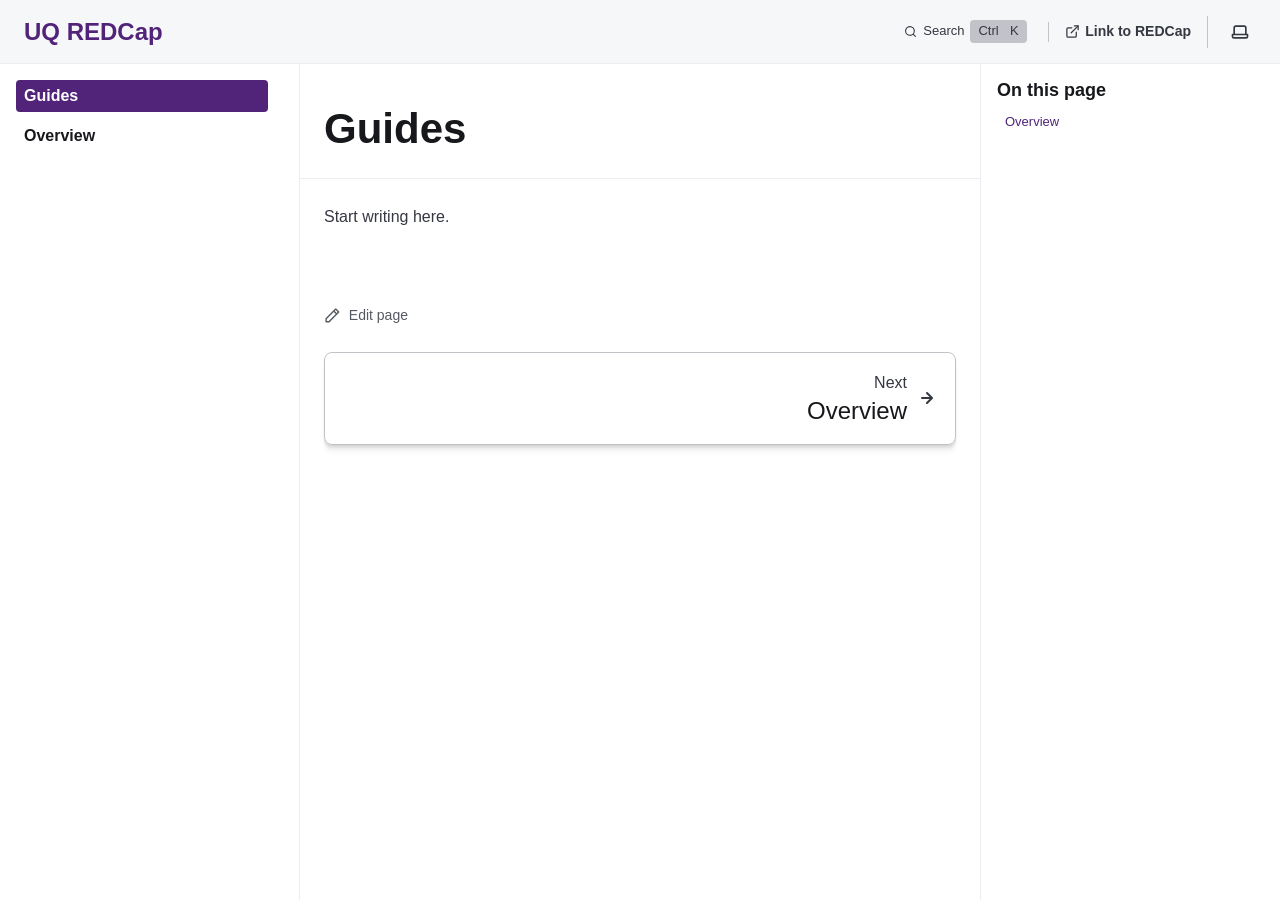
==== commit 756b2d2c: "Promote UQ-RCC/platform-docs@7512fba9d7043c8f4e3fc582dc2a673bc69c7948" ====
--- a/guides/index.html
+++ b/guides/index.html
@@ -36,7 +36,7 @@
 		}
 		shortcut.style.display = '';
 	})();
-</script><script type="module" src="/_astro/Search.astro_astro_type_script_index_0_lang.g9hoxVJg.js"></script></div><div class="sl-hidden md:sl-flex print:hidden right-group astro-35hq3lwv"><div class="sl-flex social-icons astro-35hq3lwv"><nav class="nav-links astro-ovf3unca" aria-label="Quick links"><a href="https://rcc.uq.edu.au" target="_blank" rel="noopener noreferrer" title="Open UQ REDCap" class="astro-ovf3unca"><svg aria-hidden="true" width="15" height="15" viewBox="0 0 24 24" fill="none" stroke="currentColor" stroke-width="2" stroke-linecap="round" stroke-linejoin="round"><path d="M18 13v6a2 2 0 0 1-2 2H5a2 2 0 0 1-2-2V8a2 2 0 0 1 2-2h6"></path><polyline points="15 3 21 3 21 9"></polyline><line x1="10" y1="14" x2="21" y2="3"></line></svg><span class="astro-ovf3unca">Link to REDCap</span></a></nav></div><theme-toggle class="astro-vzsv7p5z"><button type="button" aria-label="Toggle colour theme" class="astro-vzsv7p5z"><svg aria-hidden="true" class="auto astro-vzsv7p5z astro-gceii4hh" width="16" height="16" viewBox="0 0 24 24" fill="currentColor" style="--sl-icon-size: 1.25rem;"><path d="M21 14h-1V7a3 3 0 0 0-3-3H7a3 3 0 0 0-3 3v7H3a1 1 0 0 0-1 1v2a3 3 0 0 0 3 3h14a3 3 0 0 0 3-3v-2a1 1 0 0 0-1-1ZM6 7a1 1 0 0 1 1-1h10a1 1 0 0 1 1 1v7H6V7Zm14 10a1 1 0 0 1-1 1H5a1 1 0 0 1-1-1v-1h16v1Z"/></svg><svg aria-hidden="true" class="light astro-vzsv7p5z astro-gceii4hh" width="16" height="16" viewBox="0 0 24 24" fill="currentColor" style="--sl-icon-size: 1.25rem;"><path d="M5 12a1 1 0 0 0-1-1H3a1 1 0 0 0 0 2h1a1 1 0 0 0 1-1Zm.64 5-.71.71a1 1 0 0 0 0 1.41 1 1 0 0 0 1.41 0l.71-.71A1 1 0 0 0 5.64 17ZM12 5a1 1 0 0 0 1-1V3a1 1 0 0 0-2 0v1a1 1 0 0 0 1 1Zm5.66 2.34a1 1 0 0 0 .7-.29l.71-.71a1 1 0 1 0-1.41-1.41l-.66.71a1 1 0 0 0 0 1.41 1 1 0 0 0 .66.29Zm-12-.29a1 1 0 0 0 1.41 0 1 1 0 0 0 0-1.41l-.71-.71a1.004 1.004 0 1 0-1.43 1.41l.73.71ZM21 11h-1a1 1 0 0 0 0 2h1a1 1 0 0 0 0-2Zm-2.64 6A1 1 0 0 0 17 18.36l.71.71a1 1 0 0 0 1.41 0 1 1 0 0 0 0-1.41l-.76-.66ZM12 6.5a5.5 5.5 0 1 0 5.5 5.5A5.51 5.51 0 0 0 12 6.5Zm0 9a3.5 3.5 0 1 1 0-7 3.5 3.5 0 0 1 0 7Zm0 3.5a1 1 0 0 0-1 1v1a1 1 0 0 0 2 0v-1a1 1 0 0 0-1-1Z"/></svg><svg aria-hidden="true" class="dark astro-vzsv7p5z astro-gceii4hh" width="16" height="16" viewBox="0 0 24 24" fill="currentColor" style="--sl-icon-size: 1.25rem;"><path d="M21.64 13a1 1 0 0 0-1.05-.14 8.049 8.049 0 0 1-3.37.73 8.15 8.15 0 0 1-8.14-8.1 8.59 8.59 0 0 1 .25-2A1 1 0 0 0 8 2.36a10.14 10.14 0 1 0 14 11.69 1 1 0 0 0-.36-1.05Zm-9.5 6.69A8.14 8.14 0 0 1 7.08 5.22v.27a10.15 10.15 0 0 0 10.14 10.14 9.784 9.784 0 0 0 2.1-.22 8.11 8.11 0 0 1-7.18 4.32v-.04Z"/></svg></button></theme-toggle><script type="module">var e=`starlight-theme`,t=[`auto`,`light`,`dark`],n={auto:`Auto`,light:`Light`,dark:`Dark`},r=e=>e===`auto`||e===`dark`||e===`light`?e:`auto`,i=()=>r(typeof localStorage<`u`&&localStorage.getItem(e));function a(t){typeof localStorage<`u`&&localStorage.setItem(e,t===`light`||t===`dark`?t:``)}var o=()=>matchMedia(`(prefers-color-scheme: light)`).matches?`light`:`dark`;function s(e){document.documentElement.dataset.theme=e===`auto`?o():e,a(e),document.querySelectorAll(`theme-toggle`).forEach(t=>{t.dataset.themePref=e;let r=t.querySelector(`button`);r&&(r.title=`Theme: ${n[e]}`,r.setAttribute(`aria-label`,`Theme: ${n[e]}. Click to change.`))}),window.StarlightThemeProvider&&window.StarlightThemeProvider.updatePickers(e)}matchMedia(`(prefers-color-scheme: light)`).addEventListener(`change`,()=>{i()===`auto`&&s(`auto`)});var c=class extends HTMLElement{connectedCallback(){this.dataset.initialised!==`true`&&(this.dataset.initialised=`true`,s(i()),this.querySelector(`button`)?.addEventListener(`click`,()=>{let e=t[(t.indexOf(i())+1)%t.length];s(e)}))}};customElements.define(`theme-toggle`,c);</script><script type="module">var e=class extends HTMLElement{constructor(){super();let e=this.querySelector(`select`);e&&(e.addEventListener(`change`,e=>{e.currentTarget instanceof HTMLSelectElement&&(window.location.pathname=e.currentTarget.value)}),window.addEventListener(`pageshow`,t=>{if(!t.persisted)return;let n=e.querySelector(`option[selected]`)?.index;n!==e.selectedIndex&&(e.selectedIndex=n??0)}))}};customElements.define(`starlight-lang-select`,e);</script></div></div></header><nav class="sidebar print:hidden astro-y3nufrqf" aria-label="Main"><button popovertarget="starlight__sidebar" class="sl-menu-button sl-flex md:sl-hidden print:hidden astro-tfmpqdix"><svg aria-hidden="true" class="open-menu astro-tfmpqdix astro-gceii4hh" width="16" height="16" viewBox="0 0 24 24" fill="currentColor" style="--sl-icon-size: 1em;"><path d="M3 8h18a1 1 0 1 0 0-2H3a1 1 0 0 0 0 2Zm18 8H3a1 1 0 0 0 0 2h18a1 1 0 0 0 0-2Zm0-5H3a1 1 0 0 0 0 2h18a1 1 0 0 0 0-2Z"/></svg><svg aria-hidden="true" class="close-menu astro-tfmpqdix astro-gceii4hh" width="16" height="16" viewBox="0 0 24 24" fill="currentColor" style="--sl-icon-size: 1em;"><path d="m13.41 12 6.3-6.29a1.004 1.004 0 1 0-1.42-1.42L12 10.59l-6.29-6.3a1.004 1.004 0 0 0-1.42 1.42l6.3 6.29-6.3 6.29a1 1 0 0 0 0 1.42.998.998 0 0 0 1.42 0l6.29-6.3 6.29 6.3a.999.999 0 0 0 1.42 0 1 1 0 0 0 0-1.42L13.41 12Z"/></svg><span class="sr-only astro-tfmpqdix">Menu</span></button><script type="module">var e=class extends HTMLElement{constructor(){super();let e=matchMedia(`(min-width: 50em)`),t=()=>{this.popover=e.matches?null:`auto`};t(),e.addEventListener(`change`,()=>t()),this.addEventListener(`toggle`,({newState:e})=>this.trapFocus(e===`open`))}trapFocus(e){document.querySelectorAll(`.main-frame, .sl-skip-link`).forEach(t=>{t.toggleAttribute(`inert`,e)})}};customElements.define(`sl-sidebar-pane`,e);</script><sl-sidebar-pane popover id="starlight__sidebar" class="sidebar-pane astro-y3nufrqf"><div class="sidebar-content sl-flex astro-y3nufrqf"><sl-sidebar-state-persist data-hash="07qnrj4" class="astro-m35hxcwh"><script aria-hidden="true">
+</script><script type="module" src="/_astro/Search.astro_astro_type_script_index_0_lang.g9hoxVJg.js"></script></div><div class="sl-hidden md:sl-flex print:hidden right-group astro-35hq3lwv"><div class="sl-flex social-icons astro-35hq3lwv"><nav class="nav-links astro-ovf3unca" aria-label="Quick links"><a href="https://rcc.uq.edu.au" target="_blank" rel="noopener noreferrer" title="Open UQ REDCap" class="astro-ovf3unca"><svg aria-hidden="true" width="15" height="15" viewBox="0 0 24 24" fill="none" stroke="currentColor" stroke-width="2" stroke-linecap="round" stroke-linejoin="round"><path d="M18 13v6a2 2 0 0 1-2 2H5a2 2 0 0 1-2-2V8a2 2 0 0 1 2-2h6"></path><polyline points="15 3 21 3 21 9"></polyline><line x1="10" y1="14" x2="21" y2="3"></line></svg><span class="astro-ovf3unca">Link to REDCap</span></a></nav></div><theme-toggle class="astro-vzsv7p5z"><button type="button" aria-label="Toggle colour theme" class="astro-vzsv7p5z"><svg aria-hidden="true" class="auto astro-vzsv7p5z astro-gceii4hh" width="16" height="16" viewBox="0 0 24 24" fill="currentColor" style="--sl-icon-size: 1.25rem;"><path d="M21 14h-1V7a3 3 0 0 0-3-3H7a3 3 0 0 0-3 3v7H3a1 1 0 0 0-1 1v2a3 3 0 0 0 3 3h14a3 3 0 0 0 3-3v-2a1 1 0 0 0-1-1ZM6 7a1 1 0 0 1 1-1h10a1 1 0 0 1 1 1v7H6V7Zm14 10a1 1 0 0 1-1 1H5a1 1 0 0 1-1-1v-1h16v1Z"/></svg><svg aria-hidden="true" class="light astro-vzsv7p5z astro-gceii4hh" width="16" height="16" viewBox="0 0 24 24" fill="currentColor" style="--sl-icon-size: 1.25rem;"><path d="M5 12a1 1 0 0 0-1-1H3a1 1 0 0 0 0 2h1a1 1 0 0 0 1-1Zm.64 5-.71.71a1 1 0 0 0 0 1.41 1 1 0 0 0 1.41 0l.71-.71A1 1 0 0 0 5.64 17ZM12 5a1 1 0 0 0 1-1V3a1 1 0 0 0-2 0v1a1 1 0 0 0 1 1Zm5.66 2.34a1 1 0 0 0 .7-.29l.71-.71a1 1 0 1 0-1.41-1.41l-.66.71a1 1 0 0 0 0 1.41 1 1 0 0 0 .66.29Zm-12-.29a1 1 0 0 0 1.41 0 1 1 0 0 0 0-1.41l-.71-.71a1.004 1.004 0 1 0-1.43 1.41l.73.71ZM21 11h-1a1 1 0 0 0 0 2h1a1 1 0 0 0 0-2Zm-2.64 6A1 1 0 0 0 17 18.36l.71.71a1 1 0 0 0 1.41 0 1 1 0 0 0 0-1.41l-.76-.66ZM12 6.5a5.5 5.5 0 1 0 5.5 5.5A5.51 5.51 0 0 0 12 6.5Zm0 9a3.5 3.5 0 1 1 0-7 3.5 3.5 0 0 1 0 7Zm0 3.5a1 1 0 0 0-1 1v1a1 1 0 0 0 2 0v-1a1 1 0 0 0-1-1Z"/></svg><svg aria-hidden="true" class="dark astro-vzsv7p5z astro-gceii4hh" width="16" height="16" viewBox="0 0 24 24" fill="currentColor" style="--sl-icon-size: 1.25rem;"><path d="M21.64 13a1 1 0 0 0-1.05-.14 8.049 8.049 0 0 1-3.37.73 8.15 8.15 0 0 1-8.14-8.1 8.59 8.59 0 0 1 .25-2A1 1 0 0 0 8 2.36a10.14 10.14 0 1 0 14 11.69 1 1 0 0 0-.36-1.05Zm-9.5 6.69A8.14 8.14 0 0 1 7.08 5.22v.27a10.15 10.15 0 0 0 10.14 10.14 9.784 9.784 0 0 0 2.1-.22 8.11 8.11 0 0 1-7.18 4.32v-.04Z"/></svg></button></theme-toggle><script type="module">var e=`starlight-theme`,t=[`auto`,`light`,`dark`],n={auto:`Auto`,light:`Light`,dark:`Dark`},r=e=>e===`auto`||e===`dark`||e===`light`?e:`auto`,i=()=>r(typeof localStorage<`u`&&localStorage.getItem(e));function a(t){typeof localStorage<`u`&&localStorage.setItem(e,t===`light`||t===`dark`?t:``)}var o=()=>matchMedia(`(prefers-color-scheme: light)`).matches?`light`:`dark`;function s(e){document.documentElement.dataset.theme=e===`auto`?o():e,a(e),document.querySelectorAll(`theme-toggle`).forEach(t=>{t.dataset.themePref=e;let r=t.querySelector(`button`);r&&(r.title=`Theme: ${n[e]}`,r.setAttribute(`aria-label`,`Theme: ${n[e]}. Click to change.`))}),window.StarlightThemeProvider&&window.StarlightThemeProvider.updatePickers(e)}matchMedia(`(prefers-color-scheme: light)`).addEventListener(`change`,()=>{i()===`auto`&&s(`auto`)});var c=class extends HTMLElement{connectedCallback(){this.dataset.initialised!==`true`&&(this.dataset.initialised=`true`,s(i()),this.querySelector(`button`)?.addEventListener(`click`,()=>{let e=t[(t.indexOf(i())+1)%t.length];s(e)}))}};customElements.define(`theme-toggle`,c);</script><script type="module">var e=class extends HTMLElement{constructor(){super();let e=this.querySelector(`select`);e&&(e.addEventListener(`change`,e=>{e.currentTarget instanceof HTMLSelectElement&&(window.location.pathname=e.currentTarget.value)}),window.addEventListener(`pageshow`,t=>{if(!t.persisted)return;let n=e.querySelector(`option[selected]`)?.index;n!==e.selectedIndex&&(e.selectedIndex=n??0)}))}};customElements.define(`starlight-lang-select`,e);</script></div></div></header><nav class="sidebar print:hidden astro-y3nufrqf" aria-label="Main"><button popovertarget="starlight__sidebar" class="sl-menu-button sl-flex md:sl-hidden print:hidden astro-tfmpqdix"><svg aria-hidden="true" class="open-menu astro-tfmpqdix astro-gceii4hh" width="16" height="16" viewBox="0 0 24 24" fill="currentColor" style="--sl-icon-size: 1em;"><path d="M3 8h18a1 1 0 1 0 0-2H3a1 1 0 0 0 0 2Zm18 8H3a1 1 0 0 0 0 2h18a1 1 0 0 0 0-2Zm0-5H3a1 1 0 0 0 0 2h18a1 1 0 0 0 0-2Z"/></svg><svg aria-hidden="true" class="close-menu astro-tfmpqdix astro-gceii4hh" width="16" height="16" viewBox="0 0 24 24" fill="currentColor" style="--sl-icon-size: 1em;"><path d="m13.41 12 6.3-6.29a1.004 1.004 0 1 0-1.42-1.42L12 10.59l-6.29-6.3a1.004 1.004 0 0 0-1.42 1.42l6.3 6.29-6.3 6.29a1 1 0 0 0 0 1.42.998.998 0 0 0 1.42 0l6.29-6.3 6.29 6.3a.999.999 0 0 0 1.42 0 1 1 0 0 0 0-1.42L13.41 12Z"/></svg><span class="sr-only astro-tfmpqdix">Menu</span></button><script type="module">var e=class extends HTMLElement{constructor(){super();let e=matchMedia(`(min-width: 50em)`),t=()=>{this.popover=e.matches?null:`auto`};t(),e.addEventListener(`change`,()=>t()),this.addEventListener(`toggle`,({newState:e})=>this.trapFocus(e===`open`))}trapFocus(e){document.querySelectorAll(`.main-frame, .sl-skip-link`).forEach(t=>{t.toggleAttribute(`inert`,e)})}};customElements.define(`sl-sidebar-pane`,e);</script><sl-sidebar-pane popover id="starlight__sidebar" class="sidebar-pane astro-y3nufrqf"><div class="sidebar-content sl-flex astro-y3nufrqf"><sl-sidebar-state-persist data-hash="1blw2kg" class="astro-m35hxcwh"><script aria-hidden="true">
 		(() => {
 			try {
 				if (!matchMedia('(min-width: 50em)').matches) return;
@@ -59,7 +59,7 @@
 				);
 			} catch {}
 		})();
-	</script><ul class="top-level astro-ywik3xcn"><li class="astro-ywik3xcn"><a href="/guides/" aria-current="page" class="large astro-ywik3xcn"><span class="astro-ywik3xcn">Guides</span></a></li></ul><script aria-hidden="true">
+	</script><ul class="top-level astro-ywik3xcn"><li class="astro-ywik3xcn"><a href="/guides/" aria-current="page" class="large astro-ywik3xcn"><span class="astro-ywik3xcn">Guides</span></a></li><li class="astro-ywik3xcn"><a href="/overview/" class="large astro-ywik3xcn"><span class="astro-ywik3xcn">Overview</span></a></li></ul><script aria-hidden="true">
 		(() => {
 			const scroller = document.getElementById('starlight__sidebar');
 			if (!window._starlightScrollRestore || !scroller) return;
@@ -67,4 +67,4 @@
 			delete window._starlightScrollRestore;
 		})();
 	</script></sl-sidebar-state-persist><div class="md:sl-hidden"><div class="mobile-preferences sl-flex astro-jhmwgirl"><div class="social-icons astro-jhmwgirl"><nav class="nav-links astro-ovf3unca" aria-label="Quick links"><a href="https://rcc.uq.edu.au" target="_blank" rel="noopener noreferrer" title="Open UQ REDCap" class="astro-ovf3unca"><svg aria-hidden="true" width="15" height="15" viewBox="0 0 24 24" fill="none" stroke="currentColor" stroke-width="2" stroke-linecap="round" stroke-linejoin="round"><path d="M18 13v6a2 2 0 0 1-2 2H5a2 2 0 0 1-2-2V8a2 2 0 0 1 2-2h6"></path><polyline points="15 3 21 3 21 9"></polyline><line x1="10" y1="14" x2="21" y2="3"></line></svg><span class="astro-ovf3unca">Link to REDCap</span></a></nav></div><theme-toggle class="astro-vzsv7p5z"><button type="button" aria-label="Toggle colour theme" class="astro-vzsv7p5z"><svg aria-hidden="true" class="auto astro-vzsv7p5z astro-gceii4hh" width="16" height="16" viewBox="0 0 24 24" fill="currentColor" style="--sl-icon-size: 1.25rem;"><path d="M21 14h-1V7a3 3 0 0 0-3-3H7a3 3 0 0 0-3 3v7H3a1 1 0 0 0-1 1v2a3 3 0 0 0 3 3h14a3 3 0 0 0 3-3v-2a1 1 0 0 0-1-1ZM6 7a1 1 0 0 1 1-1h10a1 1 0 0 1 1 1v7H6V7Zm14 10a1 1 0 0 1-1 1H5a1 1 0 0 1-1-1v-1h16v1Z"/></svg><svg aria-hidden="true" class="light astro-vzsv7p5z astro-gceii4hh" width="16" height="16" viewBox="0 0 24 24" fill="currentColor" style="--sl-icon-size: 1.25rem;"><path d="M5 12a1 1 0 0 0-1-1H3a1 1 0 0 0 0 2h1a1 1 0 0 0 1-1Zm.64 5-.71.71a1 1 0 0 0 0 1.41 1 1 0 0 0 1.41 0l.71-.71A1 1 0 0 0 5.64 17ZM12 5a1 1 0 0 0 1-1V3a1 1 0 0 0-2 0v1a1 1 0 0 0 1 1Zm5.66 2.34a1 1 0 0 0 .7-.29l.71-.71a1 1 0 1 0-1.41-1.41l-.66.71a1 1 0 0 0 0 1.41 1 1 0 0 0 .66.29Zm-12-.29a1 1 0 0 0 1.41 0 1 1 0 0 0 0-1.41l-.71-.71a1.004 1.004 0 1 0-1.43 1.41l.73.71ZM21 11h-1a1 1 0 0 0 0 2h1a1 1 0 0 0 0-2Zm-2.64 6A1 1 0 0 0 17 18.36l.71.71a1 1 0 0 0 1.41 0 1 1 0 0 0 0-1.41l-.76-.66ZM12 6.5a5.5 5.5 0 1 0 5.5 5.5A5.51 5.51 0 0 0 12 6.5Zm0 9a3.5 3.5 0 1 1 0-7 3.5 3.5 0 0 1 0 7Zm0 3.5a1 1 0 0 0-1 1v1a1 1 0 0 0 2 0v-1a1 1 0 0 0-1-1Z"/></svg><svg aria-hidden="true" class="dark astro-vzsv7p5z astro-gceii4hh" width="16" height="16" viewBox="0 0 24 24" fill="currentColor" style="--sl-icon-size: 1.25rem;"><path d="M21.64 13a1 1 0 0 0-1.05-.14 8.049 8.049 0 0 1-3.37.73 8.15 8.15 0 0 1-8.14-8.1 8.59 8.59 0 0 1 .25-2A1 1 0 0 0 8 2.36a10.14 10.14 0 1 0 14 11.69 1 1 0 0 0-.36-1.05Zm-9.5 6.69A8.14 8.14 0 0 1 7.08 5.22v.27a10.15 10.15 0 0 0 10.14 10.14 9.784 9.784 0 0 0 2.1-.22 8.11 8.11 0 0 1-7.18 4.32v-.04Z"/></svg></button></theme-toggle></div></div></div></sl-sidebar-pane></nav><div class="main-frame astro-y3nufrqf"><script type="module">var e=document.getElementById(`starlight__sidebar`),t=e?.querySelector(`sl-sidebar-state-persist`),n=`sl-sidebar-state`,r=()=>{let r=[],i=t?.dataset.hash||``;try{let e=sessionStorage.getItem(n),t=JSON.parse(e||`{}`);Array.isArray(t.open)&&t.hash===i&&(r=t.open)}catch{}return{hash:i,open:r,scroll:e?.scrollTop||0}},i=e=>{try{sessionStorage.setItem(n,JSON.stringify(e))}catch{}},a=()=>i(r()),o=(e,t)=>{let n=r();n.open[t]=e,i(n)};t?.addEventListener(`click`,e=>{if(!(e.target instanceof Element))return;let t=e.target.closest(`summary`)?.closest(`details`);if(!t)return;let n=t.querySelector(`sl-sidebar-restore`),r=parseInt(n?.dataset.index||``);isNaN(r)||o(!t.open,r)}),addEventListener(`visibilitychange`,()=>{document.visibilityState===`hidden`&&a()});</script><div class="lg:sl-flex astro-n673x4eg"><aside class="right-sidebar-container print:hidden astro-n673x4eg"><div class="right-sidebar astro-n673x4eg"><div class="lg:sl-hidden astro-ccg2zjtk"><mobile-starlight-toc data-min-h="2" data-max-h="3" class="astro-ey3vpexq"><nav aria-labelledby="starlight__on-this-page--mobile" class="astro-ey3vpexq"><details id="starlight__mobile-toc" class="astro-ey3vpexq"><summary id="starlight__on-this-page--mobile" class="sl-flex astro-ey3vpexq"><span class="toggle sl-flex astro-ey3vpexq">On this page<svg aria-hidden="true" class="caret astro-ey3vpexq astro-gceii4hh" width="16" height="16" viewBox="0 0 24 24" fill="currentColor" style="--sl-icon-size: 1rem;"><path d="m14.83 11.29-4.24-4.24a1 1 0 1 0-1.42 1.41L12.71 12l-3.54 3.54a1 1 0 0 0 0 1.41 1 1 0 0 0 .71.29 1 1 0 0 0 .71-.29l4.24-4.24a1.002 1.002 0 0 0 0-1.42Z"/></svg></span><span class="display-current astro-ey3vpexq"></span></summary><div class="dropdown astro-ey3vpexq"><ul class="isMobile astro-qyvkd5fr" style="--depth: 0;"><li style="--depth: 0;" class="astro-qyvkd5fr"><a href="#_top" style="--depth: 0;" class="astro-qyvkd5fr"><span style="--depth: 0;" class="astro-qyvkd5fr">Overview</span></a></li></ul></div></details></nav></mobile-starlight-toc><script type="module" src="/_astro/MobileTableOfContents.astro_astro_type_script_index_0_lang.C3fM4Kra.js"></script></div><div class="right-sidebar-panel sl-hidden lg:sl-block astro-ccg2zjtk"><div class="sl-container astro-ccg2zjtk"><starlight-toc data-min-h="2" data-max-h="3"><nav aria-labelledby="starlight__on-this-page"><h2 id="starlight__on-this-page">On this page</h2><ul class="astro-qyvkd5fr" style="--depth: 0;"><li style="--depth: 0;" class="astro-qyvkd5fr"><a href="#_top" style="--depth: 0;" class="astro-qyvkd5fr"><span style="--depth: 0;" class="astro-qyvkd5fr">Overview</span></a></li></ul></nav></starlight-toc><script type="module" src="/_astro/TableOfContents.astro_astro_type_script_index_0_lang.BpJaGz7G.js"></script></div></div></div></aside><div class="main-pane astro-n673x4eg"><main data-pagefind-body class="astro-kwpuags7" lang="en-AU" dir="ltr"><div class="content-panel astro-4pq5mbqy"><div class="sl-container astro-4pq5mbqy"><h1 id="_top" class="astro-t5j6mvfy">Guides</h1></div></div><div class="content-panel astro-4pq5mbqy"><div class="sl-container astro-4pq5mbqy"><div class="sl-markdown-content"><p>Start writing here.</p>
-</div><footer class="sl-flex astro-77pjwswi"><div class="meta sl-flex astro-77pjwswi"><a href="https://github.com/UQ-RCC/platform-docs/edit/main/sites/redcap/src/content/docs/guides.md" class="sl-flex print:hidden astro-jkdjgyns"><svg aria-hidden="true" class="astro-jkdjgyns astro-gceii4hh" width="16" height="16" viewBox="0 0 24 24" fill="currentColor" style="--sl-icon-size: 1.2em;"><path d="M22 7.24a1 1 0 0 0-.29-.71l-4.24-4.24a1 1 0 0 0-1.1-.22 1 1 0 0 0-.32.22l-2.83 2.83L2.29 16.05a1 1 0 0 0-.29.71V21a1 1 0 0 0 1 1h4.24a1 1 0 0 0 .76-.29l10.87-10.93L21.71 8c.1-.1.17-.2.22-.33a1 1 0 0 0 0-.24v-.14l.07-.05ZM6.83 20H4v-2.83l9.93-9.93 2.83 2.83L6.83 20ZM18.17 8.66l-2.83-2.83 1.42-1.41 2.82 2.82-1.41 1.42Z"/></svg>Edit page</a></div><div class="pagination-links print:hidden astro-hrymgie4" dir="ltr"></div></footer></div></div></main></div></div></div></div></body></html>+</div><footer class="sl-flex astro-77pjwswi"><div class="meta sl-flex astro-77pjwswi"><a href="https://github.com/UQ-RCC/platform-docs/edit/main/sites/redcap/src/content/docs/guides.md" class="sl-flex print:hidden astro-jkdjgyns"><svg aria-hidden="true" class="astro-jkdjgyns astro-gceii4hh" width="16" height="16" viewBox="0 0 24 24" fill="currentColor" style="--sl-icon-size: 1.2em;"><path d="M22 7.24a1 1 0 0 0-.29-.71l-4.24-4.24a1 1 0 0 0-1.1-.22 1 1 0 0 0-.32.22l-2.83 2.83L2.29 16.05a1 1 0 0 0-.29.71V21a1 1 0 0 0 1 1h4.24a1 1 0 0 0 .76-.29l10.87-10.93L21.71 8c.1-.1.17-.2.22-.33a1 1 0 0 0 0-.24v-.14l.07-.05ZM6.83 20H4v-2.83l9.93-9.93 2.83 2.83L6.83 20ZM18.17 8.66l-2.83-2.83 1.42-1.41 2.82 2.82-1.41 1.42Z"/></svg>Edit page</a></div><div class="pagination-links print:hidden astro-hrymgie4" dir="ltr"><a href="/overview/" rel="next" class="astro-hrymgie4"><svg aria-hidden="true" class="astro-hrymgie4 astro-gceii4hh" width="16" height="16" viewBox="0 0 24 24" fill="currentColor" style="--sl-icon-size: 1.5rem;"><path d="M17.92 11.62a1.001 1.001 0 0 0-.21-.33l-5-5a1.003 1.003 0 1 0-1.42 1.42l3.3 3.29H7a1 1 0 0 0 0 2h7.59l-3.3 3.29a1.002 1.002 0 0 0 .325 1.639 1 1 0 0 0 1.095-.219l5-5a1 1 0 0 0 .21-.33 1 1 0 0 0 0-.76Z"/></svg><span class="astro-hrymgie4">Next<br class="astro-hrymgie4"><span class="link-title astro-hrymgie4">Overview</span></span></a></div></footer></div></div></main></div></div></div></div></body></html>
